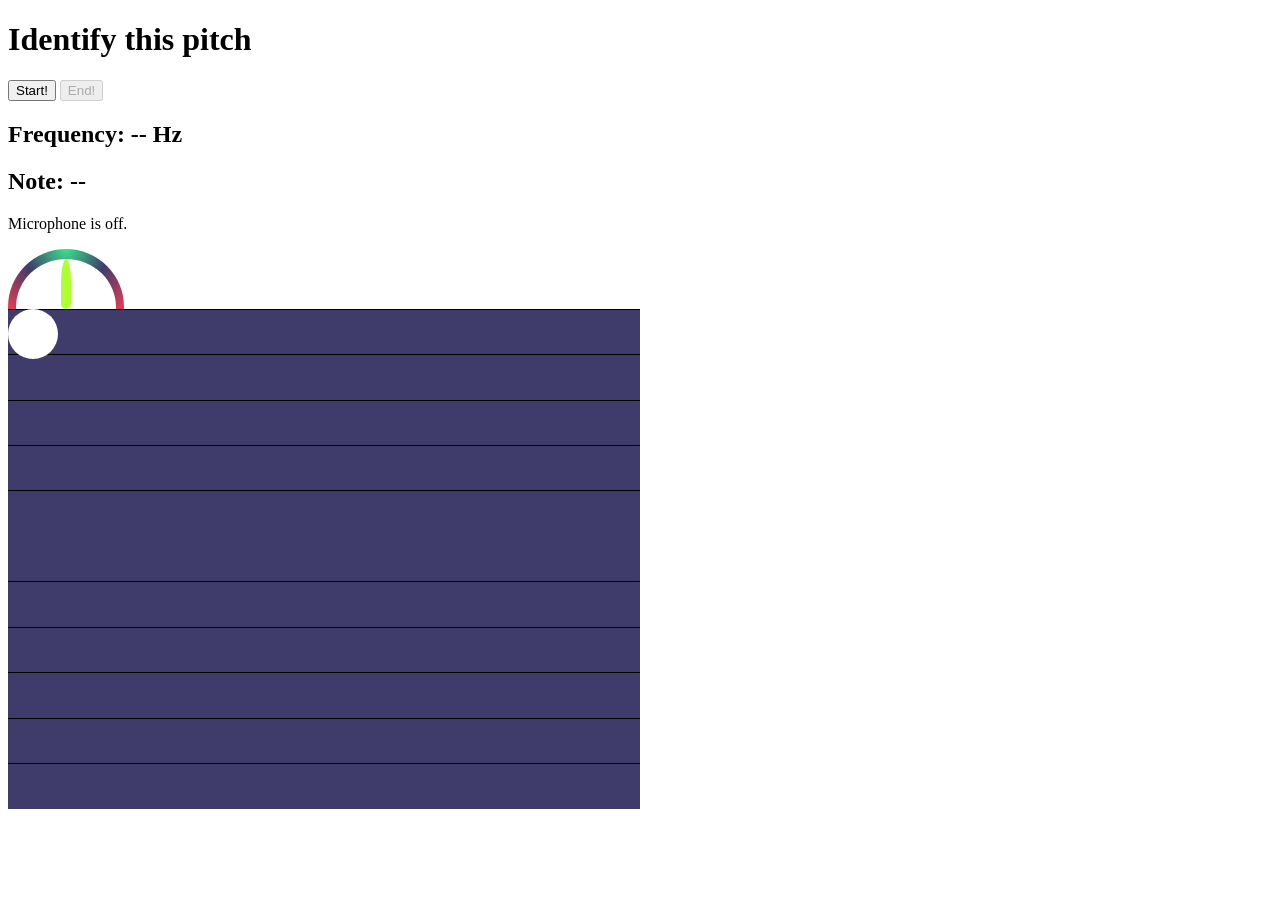
==== Pitch Getter/index.html @ fd91d6e6 "Pitcher Rough The incomplete push" ====
<!DOCTYPE html>
<html lang="en">

<head>
    <meta charset="UTF-8">
    <meta name="viewport" content="width=device-width, initial-scale=1.0">
    <title>Pitch Identifier</title>
</head>
<style>
    #semicircle {


        border-top: 10px solid transparent;
        border-left: 8px solid transparent;
        border-right: 8px solid transparent;


        background:
            linear-gradient(#ffffff, #ffffff) padding-box,

            radial-gradient(circle at top center, #3ce18b, #3f3c6b, #ea3c50) border-box;
        width: 100px;
        height: 50px;
        display: flex;
        justify-content: center;
        border-radius: 75px 75px 0 0;
    }

    #pointer {
        position: relative;
        justify-content: center;
        background-color: greenyellow;
        width: 10px;
        height: 100%;
        z-index: 1;

        transform-origin: bottom center;

        border-radius: 100% 100% 10px 10px;

    }



    #exampleScale {
        height: 500px;
        width: 50%;
        position: relative;
        display: grid;
        grid-template-rows: repeat(11, 1fr);
        background-color: #3f3c6b;
    }

    #noteDot {
        height: 50px;
        width: 50px;
        background-color: white;
        border-radius: 100%;
        top: calc((var(--position) + 5) * 100% / 6);
        color: white;
        position: absolute;


    }

    .line {
        border-top: 1px solid black;
    }
</style>

<body>
    <h1>Identify this pitch</h1>

    <button id="startMic">Start!</button>
    <button id="stopMic" disabled>End!</button>

    <h2 id="frequency">Frequency: -- Hz</h2>
    <h2 id="note">Note: --</h2>
    <p id="status">Microphone is off.</p>
    <p id="rotationNumber"></p>


    <div id="semicircle">
        <div id="pointer">
        </div>
    </div>

    <div id="exampleScale">
        <div class="line"></div>
        <div class="line"></div>
        <div class="line"></div>
        <div class="line"></div>
        <div class="line"></div>
        <div class=""></div>
        <div class="line"></div>
        <div class="line"></div>
        <div class="line"></div>
        <div class="line"></div>
        <div class="line"></div>

        <div id="noteDot">

        </div>
    </div>

    <script>
        let audioContext;
        let microphoneStream;
        let animationId;

        let rotationAmount;

        let middleC = 60

        const noteList = ["C", "C#,Db", "D", "D#,Eb", "E", "F", "F#,Gb", "G", "G#,Ab", "A", "A#/Bb", "B"]

        const startBtn = document.querySelector("#startMic");
        const stopBtn = document.querySelector("#stopMic");
        const frequencyDisplay = document.querySelector("#frequency");
        const noteDisplay = document.querySelector("#note");
        const statusDisplay = document.querySelector("#status");
        const rotationNumber = document.querySelector("#rotationNumber");
        const pointer = document.getElementById("pointer");
        const noteShower = document.getElementById("noteDot");

        startBtn.addEventListener("click", useMic);
        stopBtn.addEventListener("click", stopMic);

        async function useMic() {
            try {
                // Ask for microphone permission.
                microphoneStream =
                    await navigator.mediaDevices.getUserMedia({
                        audio: true
                    });

                // Create the audio processing system.
                audioContext = new AudioContext();
                await audioContext.resume();

                // Connect microphone to the analyser.
                const source =
                    audioContext.createMediaStreamSource(
                        microphoneStream
                    );

                const analyser = audioContext.createAnalyser();
                analyser.fftSize = 4096;

                source.connect(analyser);

                // Store microphone samples here.
                const samples =
                    new Float32Array(analyser.fftSize);

                startBtn.disabled = true;
                stopBtn.disabled = false;
                statusDisplay.textContent = "Listening...";

                // Keep measuring the frequency.
                function update() {
                    analyser.getFloatTimeDomainData(samples);

                    const frequency = detectPitch(
                        samples,
                        audioContext.sampleRate
                    );

                    //DELETE WHEN NOT TESTING!
                    //let pitchName = (69 + 12 * Math.log2(261.625565 / 440))

                    let pitchName = (69 + 12 * Math.log2(frequency / 440))
                    let closestPitchName = ((Math.round(pitchName) % 12));

                    let offBy = ((pitchName - (Math.round(pitchName))).toFixed(2))


                    // doesnt accoutn for flats or sharps
                    let pitchNumber = middleC - pitchName


                    // make sure the list starts at c, the math here is correct but doing a silly undefined
                    //                    let pitchName = (69 + 12 * Math.log2(frequency / 440))
                    //let closestPitchName = Math.round(pitchName) - 1 % 12 + 1

                    if (frequency !== null) {
                        frequencyDisplay.textContent =
                            `Frequency: ${frequency.toFixed(1)} Hz`;
                        noteDisplay.textContent =
                            `Note: ${noteList[closestPitchName]} Off By: ${offBy}`;
                        rotationAmount = Math.round(pitchName) - pitchName;

                        pointer.style.transform = `rotate(${offBy * 180}deg)`;

                        noteShower.style.setProperty("--position", pitchNumber);


                    } else {
                        frequencyDisplay.textContent =
                            "Frequency: -- Hz";
                        noteDisplay.textContent =
                            "Note: --";
                        rotationNumber.textContent = "ROTATION BAYBE";
                        pointer.style.transform = `rotate(${0}deg)`;


                    }

                    animationId = requestAnimationFrame(update);
                }

                update();

            } catch (error) {
                statusDisplay.textContent =
                    "Microphone error: " + error.message;
            }
        }

        function detectPitch(samples, sampleRate) {
            const size = samples.length;

            // Reject silence or very quiet sounds.
            let energy = 0;

            for (let i = 0; i < size; i++) {
                energy += samples[i] * samples[i];
            }

            const rms = Math.sqrt(energy / size);

            if (rms < 0.01) {
                return null;
            }

            // Search for pitches from 70 to 1000 Hz.
            const minFrequency = 70;
            const maxFrequency = 1000;

            const minLag = Math.floor(
                sampleRate / maxFrequency
            );

            const maxLag = Math.min(
                Math.floor(sampleRate / minFrequency),
                Math.floor(size / 2)
            );

            const correlations =
                new Float32Array(maxLag + 1);

            // Reference score: compare the signal with itself.
            for (let i = 0; i < size; i++) {
                correlations[0] += samples[i] * samples[i];
            }

            // Compare the signal with shifted copies.
            for (let lag = minLag; lag <= maxLag; lag++) {
                let sum = 0;
                let count = 0;

                for (let i = 0; i < size - lag; i++) {
                    sum += samples[i] * samples[i + lag];
                    count++;
                }

                correlations[lag] = sum / count;
            }

            // Find a peak in the similarity scores.
            for (
                let lag = minLag + 1;
                lag < maxLag;
                lag++
            ) {
                const isPeak =
                    correlations[lag] > correlations[lag - 1] &&
                    correlations[lag] >= correlations[lag + 1];

                if (!isPeak) {
                    continue;
                }

                const confidence =
                    correlations[lag] /
                    (correlations[0] / size);

                if (confidence < 0.3) {
                    continue;
                }

                // Convert the repeating period into Hz.
                return sampleRate / lag;
            }

            return null;
        }

        function stopMic() {
            cancelAnimationFrame(animationId);

            if (microphoneStream) {
                microphoneStream.getTracks().forEach(track => {
                    track.stop();
                });

                microphoneStream = null;
            }

            if (audioContext) {
                audioContext.close();
                audioContext = null;
            }

            startBtn.disabled = false;
            stopBtn.disabled = true;

            frequencyDisplay.textContent = "Frequency: -- Hz";
            noteDisplay.textContent = "Note: --";
            statusDisplay.textContent = "Microphone is off.";
        }
    </script>
</body>

</html>
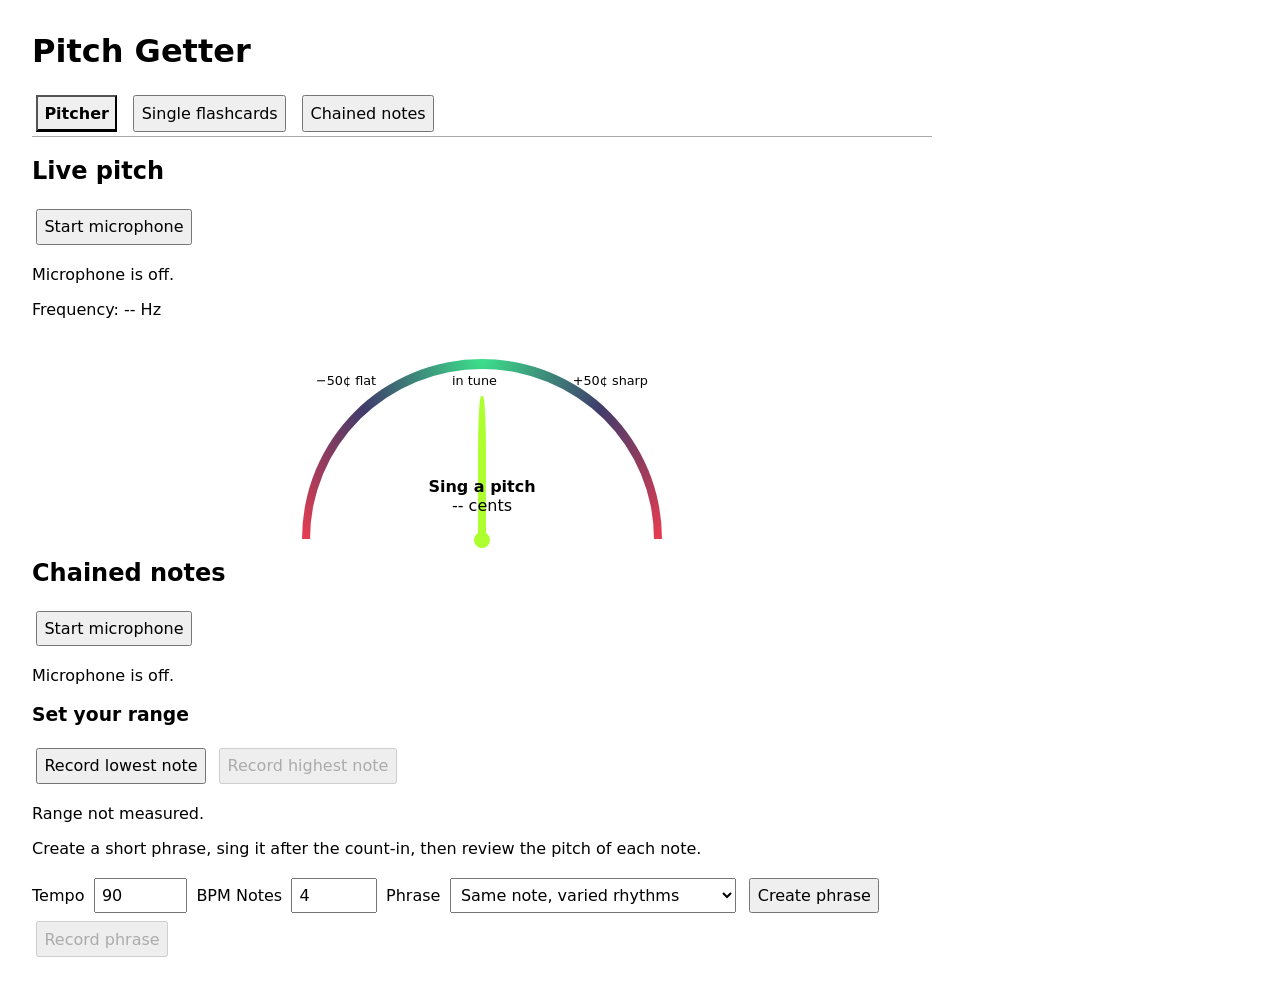
==== commit 05f74b34: "Pitcher Flashcard Update This has the different needed tabs" ====
--- a/Pitch Getter/index.html
+++ b/Pitch Getter/index.html
@@ -1,325 +1,69 @@
-<!DOCTYPE html>
-<html lang="en">
-
-<head>
-    <meta charset="UTF-8">
-    <meta name="viewport" content="width=device-width, initial-scale=1.0">
-    <title>Pitch Identifier</title>
-</head>
+<!doctype html>
+<html lang="en"><head><meta charset="utf-8"><meta name="viewport" content="width=device-width,initial-scale=1"><title>Pitch Getter</title>
 <style>
-    #semicircle {
-
-
-        border-top: 10px solid transparent;
-        border-left: 8px solid transparent;
-        border-right: 8px solid transparent;
-
-
-        background:
-            linear-gradient(#ffffff, #ffffff) padding-box,
-
-            radial-gradient(circle at top center, #3ce18b, #3f3c6b, #ea3c50) border-box;
-        width: 100px;
-        height: 50px;
-        display: flex;
-        justify-content: center;
-        border-radius: 75px 75px 0 0;
-    }
-
-    #pointer {
-        position: relative;
-        justify-content: center;
-        background-color: greenyellow;
-        width: 10px;
-        height: 100%;
-        z-index: 1;
-
-        transform-origin: bottom center;
-
-        border-radius: 100% 100% 10px 10px;
-
-    }
-
-
-
-    #exampleScale {
-        height: 500px;
-        width: 50%;
-        position: relative;
-        display: grid;
-        grid-template-rows: repeat(11, 1fr);
-        background-color: #3f3c6b;
-    }
-
-    #noteDot {
-        height: 50px;
-        width: 50px;
-        background-color: white;
-        border-radius: 100%;
-        top: calc((var(--position) + 5) * 100% / 6);
-        color: white;
-        position: absolute;
-
-
-    }
-
-    .line {
-        border-top: 1px solid black;
-    }
-</style>
-
-<body>
-    <h1>Identify this pitch</h1>
-
-    <button id="startMic">Start!</button>
-    <button id="stopMic" disabled>End!</button>
-
-    <h2 id="frequency">Frequency: -- Hz</h2>
-    <h2 id="note">Note: --</h2>
-    <p id="status">Microphone is off.</p>
-    <p id="rotationNumber"></p>
-
-
-    <div id="semicircle">
-        <div id="pointer">
-        </div>
-    </div>
-
-    <div id="exampleScale">
-        <div class="line"></div>
-        <div class="line"></div>
-        <div class="line"></div>
-        <div class="line"></div>
-        <div class="line"></div>
-        <div class=""></div>
-        <div class="line"></div>
-        <div class="line"></div>
-        <div class="line"></div>
-        <div class="line"></div>
-        <div class="line"></div>
-
-        <div id="noteDot">
-
-        </div>
-    </div>
-
-    <script>
-        let audioContext;
-        let microphoneStream;
-        let animationId;
-
-        let rotationAmount;
-
-        let middleC = 60
-
-        const noteList = ["C", "C#,Db", "D", "D#,Eb", "E", "F", "F#,Gb", "G", "G#,Ab", "A", "A#/Bb", "B"]
-
-        const startBtn = document.querySelector("#startMic");
-        const stopBtn = document.querySelector("#stopMic");
-        const frequencyDisplay = document.querySelector("#frequency");
-        const noteDisplay = document.querySelector("#note");
-        const statusDisplay = document.querySelector("#status");
-        const rotationNumber = document.querySelector("#rotationNumber");
-        const pointer = document.getElementById("pointer");
-        const noteShower = document.getElementById("noteDot");
-
-        startBtn.addEventListener("click", useMic);
-        stopBtn.addEventListener("click", stopMic);
-
-        async function useMic() {
-            try {
-                // Ask for microphone permission.
-                microphoneStream =
-                    await navigator.mediaDevices.getUserMedia({
-                        audio: true
-                    });
-
-                // Create the audio processing system.
-                audioContext = new AudioContext();
-                await audioContext.resume();
-
-                // Connect microphone to the analyser.
-                const source =
-                    audioContext.createMediaStreamSource(
-                        microphoneStream
-                    );
-
-                const analyser = audioContext.createAnalyser();
-                analyser.fftSize = 4096;
-
-                source.connect(analyser);
-
-                // Store microphone samples here.
-                const samples =
-                    new Float32Array(analyser.fftSize);
-
-                startBtn.disabled = true;
-                stopBtn.disabled = false;
-                statusDisplay.textContent = "Listening...";
-
-                // Keep measuring the frequency.
-                function update() {
-                    analyser.getFloatTimeDomainData(samples);
-
-                    const frequency = detectPitch(
-                        samples,
-                        audioContext.sampleRate
-                    );
-
-                    //DELETE WHEN NOT TESTING!
-                    //let pitchName = (69 + 12 * Math.log2(261.625565 / 440))
-
-                    let pitchName = (69 + 12 * Math.log2(frequency / 440))
-                    let closestPitchName = ((Math.round(pitchName) % 12));
-
-                    let offBy = ((pitchName - (Math.round(pitchName))).toFixed(2))
-
-
-                    // doesnt accoutn for flats or sharps
-                    let pitchNumber = middleC - pitchName
-
-
-                    // make sure the list starts at c, the math here is correct but doing a silly undefined
-                    //                    let pitchName = (69 + 12 * Math.log2(frequency / 440))
-                    //let closestPitchName = Math.round(pitchName) - 1 % 12 + 1
-
-                    if (frequency !== null) {
-                        frequencyDisplay.textContent =
-                            `Frequency: ${frequency.toFixed(1)} Hz`;
-                        noteDisplay.textContent =
-                            `Note: ${noteList[closestPitchName]} Off By: ${offBy}`;
-                        rotationAmount = Math.round(pitchName) - pitchName;
-
-                        pointer.style.transform = `rotate(${offBy * 180}deg)`;
-
-                        noteShower.style.setProperty("--position", pitchNumber);
-
-
-                    } else {
-                        frequencyDisplay.textContent =
-                            "Frequency: -- Hz";
-                        noteDisplay.textContent =
-                            "Note: --";
-                        rotationNumber.textContent = "ROTATION BAYBE";
-                        pointer.style.transform = `rotate(${0}deg)`;
-
-
-                    }
-
-                    animationId = requestAnimationFrame(update);
-                }
-
-                update();
-
-            } catch (error) {
-                statusDisplay.textContent =
-                    "Microphone error: " + error.message;
-            }
-        }
-
-        function detectPitch(samples, sampleRate) {
-            const size = samples.length;
-
-            // Reject silence or very quiet sounds.
-            let energy = 0;
-
-            for (let i = 0; i < size; i++) {
-                energy += samples[i] * samples[i];
-            }
-
-            const rms = Math.sqrt(energy / size);
-
-            if (rms < 0.01) {
-                return null;
-            }
-
-            // Search for pitches from 70 to 1000 Hz.
-            const minFrequency = 70;
-            const maxFrequency = 1000;
-
-            const minLag = Math.floor(
-                sampleRate / maxFrequency
-            );
-
-            const maxLag = Math.min(
-                Math.floor(sampleRate / minFrequency),
-                Math.floor(size / 2)
-            );
-
-            const correlations =
-                new Float32Array(maxLag + 1);
-
-            // Reference score: compare the signal with itself.
-            for (let i = 0; i < size; i++) {
-                correlations[0] += samples[i] * samples[i];
-            }
-
-            // Compare the signal with shifted copies.
-            for (let lag = minLag; lag <= maxLag; lag++) {
-                let sum = 0;
-                let count = 0;
-
-                for (let i = 0; i < size - lag; i++) {
-                    sum += samples[i] * samples[i + lag];
-                    count++;
-                }
-
-                correlations[lag] = sum / count;
-            }
-
-            // Find a peak in the similarity scores.
-            for (
-                let lag = minLag + 1;
-                lag < maxLag;
-                lag++
-            ) {
-                const isPeak =
-                    correlations[lag] > correlations[lag - 1] &&
-                    correlations[lag] >= correlations[lag + 1];
-
-                if (!isPeak) {
-                    continue;
-                }
-
-                const confidence =
-                    correlations[lag] /
-                    (correlations[0] / size);
-
-                if (confidence < 0.3) {
-                    continue;
-                }
-
-                // Convert the repeating period into Hz.
-                return sampleRate / lag;
-            }
-
-            return null;
-        }
-
-        function stopMic() {
-            cancelAnimationFrame(animationId);
-
-            if (microphoneStream) {
-                microphoneStream.getTracks().forEach(track => {
-                    track.stop();
-                });
-
-                microphoneStream = null;
-            }
-
-            if (audioContext) {
-                audioContext.close();
-                audioContext = null;
-            }
-
-            startBtn.disabled = false;
-            stopBtn.disabled = true;
-
-            frequencyDisplay.textContent = "Frequency: -- Hz";
-            noteDisplay.textContent = "Note: --";
-            statusDisplay.textContent = "Microphone is off.";
-        }
-    </script>
-</body>
-
-</html>+body{font:16px system-ui,sans-serif;margin:2rem;max-width:900px}button,select,input{font:inherit;margin:.25rem;padding:.4rem}nav{display:flex;gap:.5rem;border-bottom:1px solid #aaa;margin:1rem 0}nav button[aria-selected=true]{font-weight:bold;border-bottom:3px solid}section[hidden]{display:none}
+/* Keep the existing semicircle and gradient. The gauge is larger and its needle is thinner. */
+#semicircle{position:relative;width:min(360px,86vw);height:180px;box-sizing:border-box;margin:2.5rem auto 0;border-top:10px solid transparent;border-left:8px solid transparent;border-right:8px solid transparent;border-radius:270px 270px 0 0;background:linear-gradient(#fff,#fff) padding-box,radial-gradient(circle at top center,#3ce18b,#3f3c6b,#ea3c50) border-box}
+#pointer{position:absolute;bottom:0;left:calc(50% - 4px);width:8px;height:84%;background:greenyellow;transform-origin:bottom center;transform:rotate(0);border-radius:100% 100% 10px 10px;transition:transform .12s linear;z-index:2}#hub{position:absolute;bottom:-9px;left:calc(50% - 8px);width:16px;height:16px;background:greenyellow;border-radius:50%;z-index:3}#gaugeReadout{position:absolute;bottom:24px;left:0;width:100%;text-align:center;z-index:4}#gaugeScale{position:absolute;top:4px;left:6px;right:6px;display:flex;justify-content:space-between;font-size:.8rem}
+.flat{color:blue}.sharp{color:red}.good{color:green}.grand-staff{width:290px;margin:1rem auto}.staff{position:relative;height:92px;margin:0 0 8px 0}.staff-lines{position:absolute;left:40px;right:0;top:12px;height:65px;background:repeating-linear-gradient(to bottom,#222 0 1px,transparent 1px 16px)}.clef{position:absolute;left:0;top:20px;font-size:2rem;line-height:1}.staff-note,.user-note{position:absolute;transform:translate(-50%,-50%);width:15px;height:10px;border-radius:50%;background:#111;z-index:1}.user-note{left:82%;width:14px;height:10px;border:1px solid currentColor}.accidental,.user-accidental{position:absolute;transform:translate(-50%,-50%);font-size:1.1rem}.accidental{left:calc(62% - 17px)}.user-accidental{left:calc(82% - 17px)}.ledger,.user-ledger{position:absolute;width:34px}.ledger{left:calc(62% - 17px)}.user-ledger{left:calc(82% - 17px)}.ledger span,.user-ledger span{position:absolute;left:0;width:100%;border-top:1px solid #222}.user-ledger span{border-color:currentColor}.card,.chain-card{text-align:center;padding:1rem;border:1px solid #bbb;max-width:420px;margin:1rem auto}.chain-card{display:inline-block;vertical-align:top;width:250px}.chain-card .grand-staff{transform:scale(.78);transform-origin:top center;height:155px;margin:.5rem auto}.chain-card .mini-note{position:absolute;left:62%;width:15px;height:10px;border-radius:50%;background:#111;transform:translate(-50%,-50%)}.chain-card .mini-sharp{position:absolute;left:calc(62% - 17px);transform:translate(-50%,-50%)}.chain-card .mini-ledger{position:absolute;left:calc(62% - 17px);width:34px}.chain-card .mini-ledger span{position:absolute;left:0;width:100%;border-top:1px solid #222}
+</style></head><body>
+<h1>Pitch Getter</h1><nav role="tablist"><button role="tab" aria-selected="true" data-tab="pitch">Pitcher</button><button role="tab" aria-selected="false" data-tab="single">Single flashcards</button><button role="tab" aria-selected="false" data-tab="chained">Chained notes</button></nav>
+<section id="pitch"><h2>Live pitch</h2><button data-mic-toggle aria-pressed="false">Start microphone</button><p data-mic-status>Microphone is off.</p><p id="frequency">Frequency: -- Hz</p>
+<div id="semicircle"><div id="gaugeScale"><span>−50¢ flat</span><span>in tune</span><span>+50¢ sharp</span></div><div id="pointer"></div><div id="hub"></div><div id="gaugeReadout"><strong id="liveNote">Sing a pitch</strong><div id="deviation">-- cents</div></div></div>
+</section>
+<section id="single" hidden><h2>Single-note flashcards</h2><button data-mic-toggle aria-pressed="false">Start microphone</button><p data-mic-status>Microphone is off.</p><p id="learnInfo" data-learn-info>Find your singable range before practicing.</p><div class="range-setup"><h3>Set your range</h3><button data-range-action="low">Record lowest note</button> <button data-range-action="high" disabled>Record highest note</button><p data-range-status>Range not measured.</p><p data-range-notes></p></div><label>Mode <select id="mode"><option value="learn">Learn new notes</option><option value="easy">Easy review</option><option value="hard">Hard review</option></select></label> <label id="learnCountWrap">New notes this round <input id="learnCount" type="number" min="1" max="12" value="3"></label> <button id="beginCards">Start</button>
+<div class="range-setup"><h3>Progress and data</h3><button id="exportCsv">Export CSV</button><label>Import CSV <input id="importCsv" type="file" accept=".csv,text/csv"></label><button id="wipeData">Wipe saved data</button><p id="dataStatus"></p><h4>Notes to practice most</h4><ol id="hardestNotes"><li>No difficulty data yet.</li></ol></div>
+<div class="card"><div id="cardPrompt">Choose a mode and start.</div><p>Target note: black · Your sung note: blue flat, red sharp, green in tune</p><div class="grand-staff"><div class="staff" data-staff="treble"><span class="clef" aria-label="Treble clef">𝄞</span><div class="staff-lines"></div><div class="ledger" hidden></div><span class="accidental" hidden></span><div class="staff-note" hidden></div><div class="user-ledger" hidden></div><span class="user-accidental" hidden></span><div class="user-note" hidden></div></div><div class="staff" data-staff="bass"><span class="clef" aria-label="Bass clef">𝄢</span><div class="staff-lines"></div><div class="ledger" hidden></div><span class="accidental" hidden></span><div class="staff-note" hidden></div><div class="user-ledger" hidden></div><span class="user-accidental" hidden></span><div class="user-note" hidden></div></div></div><p id="cardPitchResult">Start the microphone to see your sung note on the staff.</p><button id="playTone" hidden>🔊 Play note</button><p id="cardFeedback"></p><button id="cardAction" hidden></button></div></section>
+<section id="chained"><h2>Chained notes</h2><button data-mic-toggle aria-pressed="false">Start microphone</button><p data-mic-status>Microphone is off.</p><div class="range-setup"><h3>Set your range</h3><button data-range-action="low">Record lowest note</button> <button data-range-action="high" disabled>Record highest note</button><p data-range-status>Range not measured.</p><p data-range-notes></p></div><p>Create a short phrase, sing it after the count-in, then review the pitch of each note.</p><label>Tempo <input id="tempo" type="number" min="40" max="220" value="90"> BPM</label> <label>Notes <input id="chainLength" type="number" min="2" max="12" value="4"></label> <label>Phrase <select id="chainType"><option value="same">Same note, varied rhythms</option><option value="different">Different notes, varied rhythms</option></select></label> <button id="makeChain">Create phrase</button><div id="chainPhrase"></div><button id="recordChain" disabled>Record phrase</button><p id="chainStatus"></p><div id="chainResults"></div></section>
+<script>
+(()=>{
+const names=['C','C♯','D','D♯','E','F','F♯','G','G♯','A','A♯','B'],$=s=>document.querySelector(s);let ctx=null,stream=null,raf=0,analyser=null,samples=null,smoothed=null,history=[],candidate=null,candidateFrames=0,lastFrame=0;
+let range=null,lowValues=[],highValues=[],capture=null,learned=new Set(),hardest={},target=null,attempts=0,chain=[],correctSince=0,wrongSince=0,wrongMidi=null,wrongCounted=false,cardLocked=false,cardAdvanceTimer=0,challengeTimer=0,challengeDeadline=0,cardStage='practice',newNotesLearned=[],learnGoal=3;
+const DATA_KEY='pitchGetterProgressV1';
+const noteName=m=>names[((m%12)+12)%12]+' '+(Math.floor(m/12)-1);
+function saveProgress(){try{localStorage.setItem(DATA_KEY,JSON.stringify({range,learned:[...learned],hardest,learnGoal:+$('#learnCount').value||learnGoal}))}catch(error){$('#dataStatus').textContent='Could not save progress in this browser.'}}
+function loadProgress(){try{const saved=JSON.parse(localStorage.getItem(DATA_KEY)||'null');if(!saved)return;if(saved.range&&Number.isFinite(saved.range.low)&&Number.isFinite(saved.range.high))range=saved.range;if(Array.isArray(saved.learned))learned=new Set(saved.learned.map(Number).filter(Number.isFinite));if(saved.hardest&&typeof saved.hardest==='object')hardest=saved.hardest;if(saved.learnGoal)$('#learnCount').value=saved.learnGoal;if(range){document.querySelectorAll('[data-range-action="high"]').forEach(b=>b.disabled=false);setRangeStatus(`Saved range: ${noteName(range.low)} to ${noteName(range.high)}.`);showLearned()}}catch(error){$('#dataStatus').textContent='Saved progress could not be read.'}renderHardest()}
+function recordNoteResult(midi,result,errorCents=0){const stats=hardest[midi]||(hardest[midi]={attempts:0,misses:0,successes:0,failedTests:0,totalErrorCents:0});stats.attempts++;stats.totalErrorCents+=Math.abs(errorCents);if(result==='success')stats.successes++;else{stats.misses++;if(result==='failedTest')stats.failedTests++}saveProgress();renderHardest()}
+function renderHardest(){const list=$('#hardestNotes');if(!list)return;const rows=Object.entries(hardest).filter(([,s])=>s.misses>0).sort((a,b)=>b[1].misses-a[1].misses||(b[1].totalErrorCents/Math.max(1,b[1].attempts))-(a[1].totalErrorCents/Math.max(1,a[1].attempts))).slice(0,8);list.innerHTML=rows.length?rows.map(([m,s])=>`<li>${noteName(+m)} — ${s.misses} misses, ${Math.round(s.totalErrorCents/Math.max(1,s.attempts))}¢ average error</li>`).join(''):'<li>No difficulty data yet.</li>'}
+function exportCsv(){const rows=[['type','midi','note','attempts','misses','successes','failedTests','totalErrorCents','rangeLow','rangeHigh']];if(range)rows.push(['range','','','','','','','',range.low,range.high]);for(const midi of [...learned].sort((a,b)=>a-b))rows.push(['learned',midi,noteName(midi),'','','','','','','']);for(const [midi,s] of Object.entries(hardest))rows.push(['difficulty',midi,noteName(+midi),s.attempts||0,s.misses||0,s.successes||0,s.failedTests||0,s.totalErrorCents||0,'','']);const csv=rows.map(row=>row.map(cell=>String(cell??'').replaceAll('"','""')).map(cell=>/[",\n]/.test(cell)?`"${cell}"`:cell).join(',')).join('\r\n'),url=URL.createObjectURL(new Blob([csv],{type:'text/csv'})),a=document.createElement('a');a.href=url;a.download='pitch-getter-progress.csv';document.body.appendChild(a);a.click();a.remove();setTimeout(()=>URL.revokeObjectURL(url),1000);$('#dataStatus').textContent='Progress exported to CSV.'}
+async function importCsv(file){try{const lines=(await file.text()).replace(/^\uFEFF/,'').split(/\r?\n/).slice(1).filter(Boolean);let importedRange=null;for(const line of lines){const [type,midi,note,attemptsText,missesText,successesText,failedText,errorText,lowText,highText]=line.split(',');if(type==='range'&&Number.isFinite(+lowText)&&Number.isFinite(+highText))importedRange={low:+lowText,high:+highText};else if(type==='learned'&&Number.isFinite(+midi))learned.add(+midi);else if(type==='difficulty'&&Number.isFinite(+midi)){const prior=hardest[midi]||{},incoming={attempts:+attemptsText||0,misses:+missesText||0,successes:+successesText||0,failedTests:+failedText||0,totalErrorCents:+errorText||0};hardest[midi]={attempts:Math.max(prior.attempts||0,incoming.attempts),misses:Math.max(prior.misses||0,incoming.misses),successes:Math.max(prior.successes||0,incoming.successes),failedTests:Math.max(prior.failedTests||0,incoming.failedTests),totalErrorCents:Math.max(prior.totalErrorCents||0,incoming.totalErrorCents)}}}if(importedRange)range=importedRange;if(range){document.querySelectorAll('[data-range-action="high"]').forEach(b=>b.disabled=false);setRangeStatus(`Imported range: ${noteName(range.low)} to ${noteName(range.high)}.`);showLearned()}else document.querySelectorAll('[data-range-notes]').forEach(p=>p.textContent=[...learned].sort((a,b)=>a-b).map(noteName).join(', '));saveProgress();renderHardest();$('#dataStatus').textContent='CSV progress imported and merged.'}catch(error){$('#dataStatus').textContent='Could not read that CSV file.'}}
+document.querySelectorAll('nav [role=tab]').forEach(b=>b.onclick=()=>{const current=document.querySelector('nav [aria-selected="true"]');if(current!==b)stopMic();document.querySelectorAll('nav [role=tab]').forEach(x=>x.setAttribute('aria-selected',x===b));document.querySelectorAll('body>section').forEach(s=>s.hidden=s.id!==b.dataset.tab)});
+function updateMicControls(message){document.querySelectorAll('[data-mic-toggle]').forEach(b=>{b.textContent=stream?'Stop microphone':'Start microphone';b.setAttribute('aria-pressed',String(!!stream))});document.querySelectorAll('[data-mic-status]').forEach(p=>p.textContent=message)}
+async function startMic(){if(stream)return true;try{stream=await navigator.mediaDevices.getUserMedia({audio:{echoCancellation:false,noiseSuppression:false,autoGainControl:false}});if(!ctx||ctx.state==='closed')ctx=new AudioContext();await ctx.resume();analyser=ctx.createAnalyser();analyser.fftSize=4096;ctx.createMediaStreamSource(stream).connect(analyser);samples=new Float32Array(analyser.fftSize);updateMicControls('Listening…');tick();return true}catch(e){if(stream)stream.getTracks().forEach(t=>t.stop());stream=null;updateMicControls('Microphone error: '+e.message);return false}}
+function stopMic(){cancelAnimationFrame(raf);if(stream)stream.getTracks().forEach(t=>t.stop());stream=null;if(ctx)ctx.close();ctx=null;analyser=null;smoothed=null;history=[];resetCardHold();updateMicControls('Microphone is off.');document.querySelectorAll('.user-note,.user-accidental,.user-ledger').forEach(el=>el.hidden=true);if(target!==null)$('#cardPitchResult').textContent='Microphone is off. Start it to see your sung note on the staff.'}
+window.addEventListener('pagehide',()=>{if(stream)stream.getTracks().forEach(t=>t.stop())});document.addEventListener('visibilitychange',()=>{if(document.hidden&&stream)stopMic()});
+document.querySelectorAll('[data-mic-toggle]').forEach(b=>b.onclick=()=>stream?stopMic():startMic());
+// Use the autocorrelation detector from the supplied working example.
+function detectPitch(samples,sampleRate){const size=samples.length;let energy=0;for(let i=0;i<size;i++)energy+=samples[i]*samples[i];const rms=Math.sqrt(energy/size);if(rms<.01)return null;
+ const minFrequency=70,maxFrequency=1000,minLag=Math.floor(sampleRate/maxFrequency),maxLag=Math.min(Math.floor(sampleRate/minFrequency),Math.floor(size/2)),correlations=new Float32Array(maxLag+1);
+ for(let i=0;i<size;i++)correlations[0]+=samples[i]*samples[i];
+ for(let lag=minLag;lag<=maxLag;lag++){let sum=0,count=0;for(let i=0;i<size-lag;i++){sum+=samples[i]*samples[i+lag];count++}correlations[lag]=sum/count}
+ for(let lag=minLag+1;lag<maxLag;lag++){const isPeak=correlations[lag]>correlations[lag-1]&&correlations[lag]>=correlations[lag+1];if(!isPeak)continue;const confidence=correlations[lag]/(correlations[0]/size);if(confidence<.3)continue;return sampleRate/lag}return null}
+function tick(){if(!analyser)return;if(performance.now()-lastFrame<32){raf=requestAnimationFrame(tick);return}lastFrame=performance.now();analyser.getFloatTimeDomainData(samples);let hz=detectPitch(samples,ctx.sampleRate);if(hz){let midi=69+12*Math.log2(hz/440);history.push(midi);if(history.length>5)history.shift();let sorted=[...history].sort((a,b)=>a-b),med=sorted[Math.floor(sorted.length/2)];if(smoothed===null){smoothed=med;candidate=med}else if(Math.abs(med-smoothed)>.65){if(candidate!==null&&Math.abs(med-candidate)<.25)candidateFrames++;else{candidate=med;candidateFrames=1}if(candidateFrames>=3){smoothed=med;candidateFrames=0}}else{candidate=med;candidateFrames=0;smoothed=smoothed*.72+med*.28}
+ $('#frequency').textContent=`Frequency: ${hz.toFixed(1)} Hz`;showPitch(smoothed);updateCardPitch(smoothed);if(capture)capture.push(smoothed)}else{resetCardHold();if(!capture){$('#frequency').textContent='Frequency: -- Hz';if(target!==null)$('#cardPitchResult').textContent='No pitch detected — sing your target note.'}}raf=requestAnimationFrame(tick)}
+function showPitch(m){let rounded=Math.round(m),cents=(m-rounded)*100,readout=$('#liveNote'),amount=Math.min(1,Math.abs(cents)/25),start=[0,128,0],end=cents<0?[0,0,255]:[255,0,0],rgb=start.map((v,i)=>Math.round(v+(end[i]-v)*amount));readout.textContent=`${noteName(rounded)} · MIDI ${rounded}`;readout.style.color=`rgb(${rgb.join(',')})`;$('#deviation').textContent=`${cents>=0?'+':''}${cents.toFixed(0)} cents${Math.abs(cents)<=25?' · in tune':''}`;$('#pointer').style.transform=`rotate(${Math.max(-50,Math.min(50,cents))*1.25}deg)`}
+function resetCardHold(){correctSince=0;wrongSince=0;wrongMidi=null;wrongCounted=false}
+function updateCardPitch(m){if(target===null||cardLocked)return;const learning=$('#mode').value==='learn';if(learning&&!['practice','test'].includes(cardStage))return;let actual=Math.round(m),delta=(m-target)*100,color=Math.abs(delta)<=25?'green':delta<0?'blue':'red';placeMarker(actual,'user',color);$('#cardPitchResult').textContent=`Your pitch: ${noteName(actual)} · MIDI ${actual} · ${delta>=0?'+':''}${delta.toFixed(0)} cents vs target ${noteName(target)}`;$('#cardPitchResult').style.color=color;let now=performance.now(),remaining=Math.max(0,(challengeDeadline-now)/1000);if(Math.abs(delta)<=25){wrongSince=0;wrongMidi=null;wrongCounted=false;if(!correctSince)correctSince=now;let held=(now-correctSince)/1000;$('#cardFeedback').className='good';$('#cardFeedback').textContent=learning&&cardStage==='test'?`Match it now — ${remaining.toFixed(1)} seconds left (${Math.min(held,1).toFixed(1)} / 1.0 sec held)`:`Good — hold it steady (${Math.min(held,1).toFixed(1)} / 1.0 sec)`;if(held>=1)completeCard()}else{correctSince=0;if(wrongMidi!==actual){wrongMidi=actual;wrongSince=now;wrongCounted=false}$('#cardFeedback').className='';if(learning&&cardStage==='test')$('#cardFeedback').textContent=`${remaining.toFixed(1)} seconds left — adjust toward ${noteName(target)}.`;if(!wrongCounted&&now-wrongSince>=700){wrongCounted=true;attempts++;recordNoteResult(target,'miss',delta);if(!learning)$('#cardFeedback').textContent=`Detected ${noteName(actual)}. Keep adjusting toward ${noteName(target)}.`;if($('#mode').value==='hard'&&attempts>=3)$('#playTone').hidden=false}}}
+function completeCard(){if(cardLocked)return;correctSince=0;if($('#mode').value==='learn'&&cardStage==='practice'){cardStage='ready';$('#playTone').hidden=false;$('#cardAction').hidden=false;$('#cardAction').textContent='Test yourself';$('#cardFeedback').className='good';$('#cardFeedback').textContent='Great match. When ready, click “Test yourself” to try it without the tone.';return}if($('#mode').value==='learn'&&cardStage==='test'){cardLocked=true;clearTimeout(challengeTimer);learned.add(target);recordNoteResult(target,'success',smoothed===null?0:(smoothed-target)*100);if(!newNotesLearned.includes(target))newNotesLearned.push(target);showLearned();cardStage='learned';$('#playTone').hidden=true;$('#cardAction').hidden=false;$('#cardAction').textContent=newNotesLearned.length>=learnGoal?'Start mixed review':`Next new note (${newNotesLearned.length}/${learnGoal})`;$('#cardFeedback').className='good';$('#cardFeedback').textContent=`Good job! ${noteName(target)} is learned. ${newNotesLearned.length} of ${learnGoal} new notes learned.`;return}cardLocked=true;recordNoteResult(target,'success',smoothed===null?0:(smoothed-target)*100);cardStage='completed';$('#cardAction').hidden=false;$('#cardAction').textContent='Next note';$('#cardFeedback').className='good';$('#cardFeedback').textContent=`Good job! You matched ${noteName(target)}. Click “Next note” when you're ready.`}
+function startSelfTest(){if(cardStage!=='ready')return;cardStage='test';attempts=0;correctSince=0;wrongSince=0;wrongCounted=false;challengeDeadline=performance.now()+5000;$('#playTone').hidden=true;$('#cardAction').hidden=true;$('#cardFeedback').textContent='You have 5 seconds to match and hold the note.';challengeTimer=setTimeout(()=>{if(cardStage!=='test')return;recordNoteResult(target,'failedTest',smoothed===null?0:(smoothed-target)*100);cardStage='practice';correctSince=0;$('#playTone').hidden=false;$('#cardAction').hidden=true;$('#cardFeedback').className='';$('#cardFeedback').textContent='Time is up. Practice the note and try the test again.'},5000)}
+function setRangeStatus(message){document.querySelectorAll('[data-range-status]').forEach(p=>p.textContent=message)}
+async function recordEdge(which){if(!stream){setRangeStatus('Starting microphone…');if(!await startMic())return}let data=[];capture=data;setRangeStatus(`Hold your ${which==='low'?'lowest':'highest'} comfortable note for 3 seconds…`);setTimeout(()=>{capture=null;let vals=data.filter(Number.isFinite);if(vals.length<8){setRangeStatus('No steady pitch found. Try again and hold the note clearly.');stopMic();return}vals.sort((a,b)=>a-b);let m=vals[Math.floor(vals.length/2)];(which==='low'?lowValues:highValues).push(m);if(which==='low'){document.querySelectorAll('[data-range-action="low"]').forEach(b=>b.textContent='Record lowest again');document.querySelectorAll('[data-range-action="high"]').forEach(b=>b.disabled=false);setRangeStatus(`Low note saved (${noteName(Math.round(m))}). Now record your highest note.`);stopMic();return}let lo=Math.min(...lowValues),hi=Math.max(...highValues);range={low:Math.ceil(lo),high:Math.floor(hi)};if(range.low>range.high){range.low=range.high=Math.round((lo+hi)/2)}let center=(lo+hi)/2,cs=available().filter(n=>n%12===0),first=cs.length?cs.reduce((a,b)=>Math.abs(b-center)<Math.abs(a-center)?b:a):Math.round(center);learned=new Set([first]);if(first>range.low)learned.add(first-1);if(first<range.high)learned.add(first+1);setRangeStatus(`Range saved: ${noteName(range.low)} to ${noteName(range.high)}. Starting at the C nearest its middle.`);showLearned();stopMic()},3000)}
+function showLearned(){document.querySelectorAll('[data-range-notes]').forEach(p=>p.textContent=`Learned notes: ${[...learned].sort((a,b)=>a-b).map(noteName).join(', ')}`);document.querySelectorAll('[data-learn-info]').forEach(p=>p.textContent=`Measured range: ${noteName(range.low)} to ${noteName(range.high)}. Learn notes outward from the middle.`);saveProgress();renderHardest()}
+document.querySelectorAll('[data-range-action]').forEach(b=>b.onclick=()=>recordEdge(b.dataset.rangeAction));
+function available(){return range?Array.from({length:range.high-range.low+1},(_,i)=>range.low+i):[]}
+function placeMarker(midi,kind,color){const natural=[0,0,1,1,2,3,3,4,4,5,5,6],chroma=((midi%12)+12)%12,octave=Math.floor(midi/12)-1,diatonic=octave*7+natural[chroma],clef=midi<60?'bass':'treble',reference=clef==='treble'?30:18,step=diatonic-reference,y=76-step*8;document.querySelectorAll('[data-staff]').forEach(staff=>{const active=staff.dataset.staff===clef,note=staff.querySelector(kind==='target'?'.staff-note':'.user-note'),ledger=staff.querySelector(kind==='target'?'.ledger':'.user-ledger'),accidental=staff.querySelector(kind==='target'?'.accidental':'.user-accidental');note.hidden=!active;ledger.hidden=!active;accidental.hidden=!active||![1,3,6,8,10].includes(chroma);if(!active)return;note.style.top=`${y}px`;note.style.background=color;note.style.color=color;accidental.textContent='♯';accidental.style.top=`${y}px`;accidental.style.color=color;ledger.style.color=color;let ys=[];for(let line=92;line<=y;line+=16)ys.push(line);for(let line=-4;line>=y;line-=16)ys.push(line);ledger.innerHTML=ys.map(line=>`<span style="top:${line}px"></span>`).join('')})}
+function placeGrandStaff(midi){document.querySelectorAll('.user-note,.user-accidental,.user-ledger').forEach(el=>el.hidden=true);placeMarker(midi,'target','#111')}
+function nextCard(){clearTimeout(cardAdvanceTimer);clearTimeout(challengeTimer);target=null;cardLocked=false;resetCardHold();$('#cardAction').hidden=true;if(!range){$('#cardPrompt').textContent='Measure your range in any tab first.';return}let mode=$('#mode').value,all=available(),pool=mode==='learn'?all.filter(n=>!learned.has(n)&&[...learned].some(k=>Math.abs(k-n)===1)):all.filter(n=>learned.has(n));if(mode==='learn'&&!pool.length){if(newNotesLearned.length){cardStage='learned';$('#cardPrompt').textContent='You have reached the end of the available new notes.';$('#cardAction').textContent='Start mixed review';$('#cardAction').hidden=false}else $('#cardPrompt').textContent='No adjacent new note is available in your measured range.';return}if(!pool.length){$('#cardPrompt').textContent='No notes learned yet. Choose Learn new notes.';return}target=pool[Math.floor(Math.random()*pool.length)];attempts=0;cardStage=mode==='learn'?'practice':'review';$('#cardPrompt').textContent=`${mode==='learn'?'Learn':'Review'}: sing ${noteName(target)}`;placeGrandStaff(target);if(smoothed!==null)updateCardPitch(smoothed);$('#playTone').hidden=mode==='hard';$('#cardFeedback').textContent=mode==='learn'?'Match the note, then test yourself without the tone. Hold within 25 cents for one second.':'Sing and hold within 25 cents for one second to continue.'}
+$('#beginCards').onclick=()=>{newNotesLearned=[];learnGoal=Math.max(1,Math.min(12,+$('#learnCount').value||3));saveProgress();nextCard()};
+$('#mode').onchange=()=>{$('#learnCountWrap').hidden=$('#mode').value!=='learn'};$('#mode').onchange();
+$('#cardAction').onclick=()=>{if(cardStage==='ready'){startSelfTest();return}if(cardStage==='completed'){nextCard();return}if(cardStage==='learned'){if(newNotesLearned.length>=learnGoal||!available().some(n=>!learned.has(n)&&[...learned].some(k=>Math.abs(k-n)===1))){$('#mode').value='easy';$('#learnCountWrap').hidden=true;cardStage='review';nextCard()}else nextCard()}};
+function playMidi(midi,duration=1.5){if(!ctx)ctx=new AudioContext();if(ctx.state==='suspended')ctx.resume();let o=ctx.createOscillator(),g=ctx.createGain(),start=ctx.currentTime;o.frequency.value=440*2**((midi-69)/12);g.gain.setValueAtTime(.0001,start);g.gain.exponentialRampToValueAtTime(.2,start+.04);g.gain.setValueAtTime(.2,start+Math.max(.05,duration-.3));g.gain.exponentialRampToValueAtTime(.0001,start+duration);o.connect(g).connect(ctx.destination);o.start(start);o.stop(start+duration+.01)}
+$('#playTone').onclick=()=>playMidi(target,1.5);
+function miniStaffMarkup(midi){const natural=[0,0,1,1,2,3,3,4,4,5,5,6],chroma=((midi%12)+12)%12,octave=Math.floor(midi/12)-1,diatonic=octave*7+natural[chroma],clef=midi<60?'bass':'treble',step=diatonic-(clef==='treble'?30:18),y=76-step*8,ledgerLines=[];for(let line=92;line<=y;line+=16)ledgerLines.push(line);for(let line=-4;line>=y;line-=16)ledgerLines.push(line);return `<div class="grand-staff mini-grand">${['treble','bass'].map(type=>{const active=type===clef;return `<div class="staff"><span class="clef">${type==='treble'?'𝄞':'𝄢'}</span><div class="staff-lines"></div>${active?`<span class="mini-note" style="top:${y}px"></span>${[1,3,6,8,10].includes(chroma)?`<span class="mini-sharp" style="top:${y}px">♯</span>`:''}<div class="mini-ledger">${ledgerLines.map(line=>`<span style="top:${line}px"></span>`).join('')}</div>`:''}</div>`}).join('')}</div>`}
+$('#makeChain').onclick=()=>{if(!range){$('#chainStatus').textContent='Measure your range first.';return}let all=[...learned];if(!all.length)all=available();let length=Math.max(2,Math.min(12,+$('#chainLength').value||4)),same=all[Math.floor(Math.random()*all.length)],rhythms=[4,2,1,.5];chain=Array.from({length},()=>({m:$('#chainType').value==='same'?same:all[Math.floor(Math.random()*all.length)],beats:rhythms[Math.floor(Math.random()*rhythms.length)]}));$('#chainPhrase').innerHTML=chain.map((n,i)=>`<article class="chain-card"><h3>Note ${i+1}</h3>${miniStaffMarkup(n.m)}<strong>${noteName(n.m)}</strong><p>${({4:'Whole',2:'Half',1:'Quarter',.5:'Eighth'})[n.beats]} note · ${n.beats} beat${n.beats===1?'':'s'}</p><button data-chain-tone="${i}">🔊 Hear this note</button></article>`).join('');document.querySelectorAll('[data-chain-tone]').forEach(b=>b.onclick=()=>{const n=chain[+b.dataset.chainTone];playMidi(n.m,n.beats*60/(+$('#tempo').value||90))});$('#recordChain').disabled=false;$('#chainStatus').textContent=`Tempo ${$('#tempo').value} BPM. Each note is shown as a flashcard above.`;$('#chainResults').innerHTML=''};
+$('#recordChain').onclick=async()=>{if(!stream){$('#chainStatus').textContent='Starting microphone…';if(!await startMic())return}let bpm=Math.max(40,Math.min(220,+$('#tempo').value||90)),beatMs=60000/bpm,totalBeats=chain.reduce((s,n)=>s+n.beats,0),values=[];capture=values;$('#chainStatus').textContent=`Recording phrase for ${(totalBeats*beatMs/1000).toFixed(1)} seconds…`;let starts=[],sum=0;for(const n of chain){starts.push(sum);sum+=n.beats}setTimeout(()=>{capture=null;$('#chainResults').innerHTML=chain.map((n,i)=>{let a=Math.floor(starts[i]/totalBeats*values.length),b=Math.floor((starts[i]+n.beats)/totalBeats*values.length),v=values.slice(a,b).filter(Number.isFinite);if(!v.length)return `<p>Expected ${noteName(n.m)} — no pitch detected</p>`;v.sort((x,y)=>x-y);let cents=(v[Math.floor(v.length/2)]-n.m)*100,cls=Math.abs(cents)<=20?'good':cents<0?'flat':'sharp';return `<p class="${cls}">Expected ${noteName(n.m)} — ${cents>=0?'+':''}${cents.toFixed(0)} cents</p>`}).join('');$('#chainStatus').textContent='Phrase complete. Pitch colors show flat, in-tune, or sharp.';stopMic()},totalBeats*beatMs)};
+$('#exportCsv').onclick=exportCsv;$('#importCsv').onchange=e=>{if(e.target.files[0])importCsv(e.target.files[0]);e.target.value=''};
+$('#wipeData').onclick=()=>{if(!confirm('Wipe saved range, learned notes, and difficulty history?'))return;localStorage.removeItem(DATA_KEY);range=null;learned=new Set();hardest={};lowValues=[];highValues=[];newNotesLearned=[];document.querySelectorAll('[data-range-action="low"]').forEach(b=>b.textContent='Record lowest note');document.querySelectorAll('[data-range-action="high"]').forEach(b=>b.disabled=true);setRangeStatus('Range not measured.');document.querySelectorAll('[data-range-notes]').forEach(p=>p.textContent='');document.querySelectorAll('[data-learn-info]').forEach(p=>p.textContent='Find your singable range before practicing.');$('#cardPrompt').textContent='Choose a mode and start.';$('#dataStatus').textContent='Saved progress wiped.';renderHardest()};
+loadProgress();
+})();
+</script></body></html>
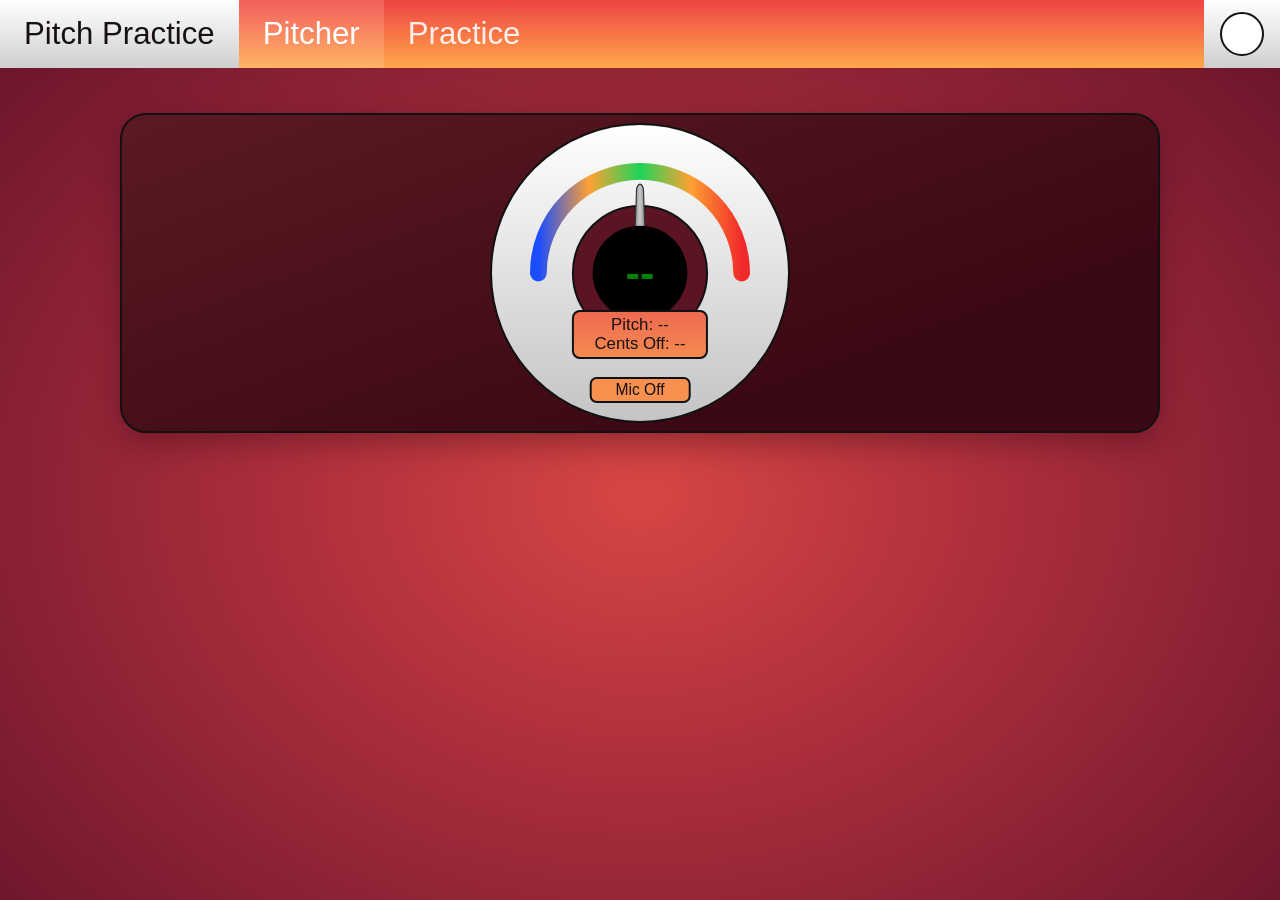
==== commit 5b773911: "pitchgetter the push after making it look good" ====
--- a/Pitch Getter/index.html
+++ b/Pitch Getter/index.html
@@ -1,69 +1,19 @@
 <!doctype html>
-<html lang="en"><head><meta charset="utf-8"><meta name="viewport" content="width=device-width,initial-scale=1"><title>Pitch Getter</title>
-<style>
-body{font:16px system-ui,sans-serif;margin:2rem;max-width:900px}button,select,input{font:inherit;margin:.25rem;padding:.4rem}nav{display:flex;gap:.5rem;border-bottom:1px solid #aaa;margin:1rem 0}nav button[aria-selected=true]{font-weight:bold;border-bottom:3px solid}section[hidden]{display:none}
-/* Keep the existing semicircle and gradient. The gauge is larger and its needle is thinner. */
-#semicircle{position:relative;width:min(360px,86vw);height:180px;box-sizing:border-box;margin:2.5rem auto 0;border-top:10px solid transparent;border-left:8px solid transparent;border-right:8px solid transparent;border-radius:270px 270px 0 0;background:linear-gradient(#fff,#fff) padding-box,radial-gradient(circle at top center,#3ce18b,#3f3c6b,#ea3c50) border-box}
-#pointer{position:absolute;bottom:0;left:calc(50% - 4px);width:8px;height:84%;background:greenyellow;transform-origin:bottom center;transform:rotate(0);border-radius:100% 100% 10px 10px;transition:transform .12s linear;z-index:2}#hub{position:absolute;bottom:-9px;left:calc(50% - 8px);width:16px;height:16px;background:greenyellow;border-radius:50%;z-index:3}#gaugeReadout{position:absolute;bottom:24px;left:0;width:100%;text-align:center;z-index:4}#gaugeScale{position:absolute;top:4px;left:6px;right:6px;display:flex;justify-content:space-between;font-size:.8rem}
-.flat{color:blue}.sharp{color:red}.good{color:green}.grand-staff{width:290px;margin:1rem auto}.staff{position:relative;height:92px;margin:0 0 8px 0}.staff-lines{position:absolute;left:40px;right:0;top:12px;height:65px;background:repeating-linear-gradient(to bottom,#222 0 1px,transparent 1px 16px)}.clef{position:absolute;left:0;top:20px;font-size:2rem;line-height:1}.staff-note,.user-note{position:absolute;transform:translate(-50%,-50%);width:15px;height:10px;border-radius:50%;background:#111;z-index:1}.user-note{left:82%;width:14px;height:10px;border:1px solid currentColor}.accidental,.user-accidental{position:absolute;transform:translate(-50%,-50%);font-size:1.1rem}.accidental{left:calc(62% - 17px)}.user-accidental{left:calc(82% - 17px)}.ledger,.user-ledger{position:absolute;width:34px}.ledger{left:calc(62% - 17px)}.user-ledger{left:calc(82% - 17px)}.ledger span,.user-ledger span{position:absolute;left:0;width:100%;border-top:1px solid #222}.user-ledger span{border-color:currentColor}.card,.chain-card{text-align:center;padding:1rem;border:1px solid #bbb;max-width:420px;margin:1rem auto}.chain-card{display:inline-block;vertical-align:top;width:250px}.chain-card .grand-staff{transform:scale(.78);transform-origin:top center;height:155px;margin:.5rem auto}.chain-card .mini-note{position:absolute;left:62%;width:15px;height:10px;border-radius:50%;background:#111;transform:translate(-50%,-50%)}.chain-card .mini-sharp{position:absolute;left:calc(62% - 17px);transform:translate(-50%,-50%)}.chain-card .mini-ledger{position:absolute;left:calc(62% - 17px);width:34px}.chain-card .mini-ledger span{position:absolute;left:0;width:100%;border-top:1px solid #222}
-</style></head><body>
-<h1>Pitch Getter</h1><nav role="tablist"><button role="tab" aria-selected="true" data-tab="pitch">Pitcher</button><button role="tab" aria-selected="false" data-tab="single">Single flashcards</button><button role="tab" aria-selected="false" data-tab="chained">Chained notes</button></nav>
-<section id="pitch"><h2>Live pitch</h2><button data-mic-toggle aria-pressed="false">Start microphone</button><p data-mic-status>Microphone is off.</p><p id="frequency">Frequency: -- Hz</p>
-<div id="semicircle"><div id="gaugeScale"><span>−50¢ flat</span><span>in tune</span><span>+50¢ sharp</span></div><div id="pointer"></div><div id="hub"></div><div id="gaugeReadout"><strong id="liveNote">Sing a pitch</strong><div id="deviation">-- cents</div></div></div>
-</section>
-<section id="single" hidden><h2>Single-note flashcards</h2><button data-mic-toggle aria-pressed="false">Start microphone</button><p data-mic-status>Microphone is off.</p><p id="learnInfo" data-learn-info>Find your singable range before practicing.</p><div class="range-setup"><h3>Set your range</h3><button data-range-action="low">Record lowest note</button> <button data-range-action="high" disabled>Record highest note</button><p data-range-status>Range not measured.</p><p data-range-notes></p></div><label>Mode <select id="mode"><option value="learn">Learn new notes</option><option value="easy">Easy review</option><option value="hard">Hard review</option></select></label> <label id="learnCountWrap">New notes this round <input id="learnCount" type="number" min="1" max="12" value="3"></label> <button id="beginCards">Start</button>
-<div class="range-setup"><h3>Progress and data</h3><button id="exportCsv">Export CSV</button><label>Import CSV <input id="importCsv" type="file" accept=".csv,text/csv"></label><button id="wipeData">Wipe saved data</button><p id="dataStatus"></p><h4>Notes to practice most</h4><ol id="hardestNotes"><li>No difficulty data yet.</li></ol></div>
-<div class="card"><div id="cardPrompt">Choose a mode and start.</div><p>Target note: black · Your sung note: blue flat, red sharp, green in tune</p><div class="grand-staff"><div class="staff" data-staff="treble"><span class="clef" aria-label="Treble clef">𝄞</span><div class="staff-lines"></div><div class="ledger" hidden></div><span class="accidental" hidden></span><div class="staff-note" hidden></div><div class="user-ledger" hidden></div><span class="user-accidental" hidden></span><div class="user-note" hidden></div></div><div class="staff" data-staff="bass"><span class="clef" aria-label="Bass clef">𝄢</span><div class="staff-lines"></div><div class="ledger" hidden></div><span class="accidental" hidden></span><div class="staff-note" hidden></div><div class="user-ledger" hidden></div><span class="user-accidental" hidden></span><div class="user-note" hidden></div></div></div><p id="cardPitchResult">Start the microphone to see your sung note on the staff.</p><button id="playTone" hidden>🔊 Play note</button><p id="cardFeedback"></p><button id="cardAction" hidden></button></div></section>
-<section id="chained"><h2>Chained notes</h2><button data-mic-toggle aria-pressed="false">Start microphone</button><p data-mic-status>Microphone is off.</p><div class="range-setup"><h3>Set your range</h3><button data-range-action="low">Record lowest note</button> <button data-range-action="high" disabled>Record highest note</button><p data-range-status>Range not measured.</p><p data-range-notes></p></div><p>Create a short phrase, sing it after the count-in, then review the pitch of each note.</p><label>Tempo <input id="tempo" type="number" min="40" max="220" value="90"> BPM</label> <label>Notes <input id="chainLength" type="number" min="2" max="12" value="4"></label> <label>Phrase <select id="chainType"><option value="same">Same note, varied rhythms</option><option value="different">Different notes, varied rhythms</option></select></label> <button id="makeChain">Create phrase</button><div id="chainPhrase"></div><button id="recordChain" disabled>Record phrase</button><p id="chainStatus"></p><div id="chainResults"></div></section>
-<script>
-(()=>{
-const names=['C','C♯','D','D♯','E','F','F♯','G','G♯','A','A♯','B'],$=s=>document.querySelector(s);let ctx=null,stream=null,raf=0,analyser=null,samples=null,smoothed=null,history=[],candidate=null,candidateFrames=0,lastFrame=0;
-let range=null,lowValues=[],highValues=[],capture=null,learned=new Set(),hardest={},target=null,attempts=0,chain=[],correctSince=0,wrongSince=0,wrongMidi=null,wrongCounted=false,cardLocked=false,cardAdvanceTimer=0,challengeTimer=0,challengeDeadline=0,cardStage='practice',newNotesLearned=[],learnGoal=3;
-const DATA_KEY='pitchGetterProgressV1';
-const noteName=m=>names[((m%12)+12)%12]+' '+(Math.floor(m/12)-1);
-function saveProgress(){try{localStorage.setItem(DATA_KEY,JSON.stringify({range,learned:[...learned],hardest,learnGoal:+$('#learnCount').value||learnGoal}))}catch(error){$('#dataStatus').textContent='Could not save progress in this browser.'}}
-function loadProgress(){try{const saved=JSON.parse(localStorage.getItem(DATA_KEY)||'null');if(!saved)return;if(saved.range&&Number.isFinite(saved.range.low)&&Number.isFinite(saved.range.high))range=saved.range;if(Array.isArray(saved.learned))learned=new Set(saved.learned.map(Number).filter(Number.isFinite));if(saved.hardest&&typeof saved.hardest==='object')hardest=saved.hardest;if(saved.learnGoal)$('#learnCount').value=saved.learnGoal;if(range){document.querySelectorAll('[data-range-action="high"]').forEach(b=>b.disabled=false);setRangeStatus(`Saved range: ${noteName(range.low)} to ${noteName(range.high)}.`);showLearned()}}catch(error){$('#dataStatus').textContent='Saved progress could not be read.'}renderHardest()}
-function recordNoteResult(midi,result,errorCents=0){const stats=hardest[midi]||(hardest[midi]={attempts:0,misses:0,successes:0,failedTests:0,totalErrorCents:0});stats.attempts++;stats.totalErrorCents+=Math.abs(errorCents);if(result==='success')stats.successes++;else{stats.misses++;if(result==='failedTest')stats.failedTests++}saveProgress();renderHardest()}
-function renderHardest(){const list=$('#hardestNotes');if(!list)return;const rows=Object.entries(hardest).filter(([,s])=>s.misses>0).sort((a,b)=>b[1].misses-a[1].misses||(b[1].totalErrorCents/Math.max(1,b[1].attempts))-(a[1].totalErrorCents/Math.max(1,a[1].attempts))).slice(0,8);list.innerHTML=rows.length?rows.map(([m,s])=>`<li>${noteName(+m)} — ${s.misses} misses, ${Math.round(s.totalErrorCents/Math.max(1,s.attempts))}¢ average error</li>`).join(''):'<li>No difficulty data yet.</li>'}
-function exportCsv(){const rows=[['type','midi','note','attempts','misses','successes','failedTests','totalErrorCents','rangeLow','rangeHigh']];if(range)rows.push(['range','','','','','','','',range.low,range.high]);for(const midi of [...learned].sort((a,b)=>a-b))rows.push(['learned',midi,noteName(midi),'','','','','','','']);for(const [midi,s] of Object.entries(hardest))rows.push(['difficulty',midi,noteName(+midi),s.attempts||0,s.misses||0,s.successes||0,s.failedTests||0,s.totalErrorCents||0,'','']);const csv=rows.map(row=>row.map(cell=>String(cell??'').replaceAll('"','""')).map(cell=>/[",\n]/.test(cell)?`"${cell}"`:cell).join(',')).join('\r\n'),url=URL.createObjectURL(new Blob([csv],{type:'text/csv'})),a=document.createElement('a');a.href=url;a.download='pitch-getter-progress.csv';document.body.appendChild(a);a.click();a.remove();setTimeout(()=>URL.revokeObjectURL(url),1000);$('#dataStatus').textContent='Progress exported to CSV.'}
-async function importCsv(file){try{const lines=(await file.text()).replace(/^\uFEFF/,'').split(/\r?\n/).slice(1).filter(Boolean);let importedRange=null;for(const line of lines){const [type,midi,note,attemptsText,missesText,successesText,failedText,errorText,lowText,highText]=line.split(',');if(type==='range'&&Number.isFinite(+lowText)&&Number.isFinite(+highText))importedRange={low:+lowText,high:+highText};else if(type==='learned'&&Number.isFinite(+midi))learned.add(+midi);else if(type==='difficulty'&&Number.isFinite(+midi)){const prior=hardest[midi]||{},incoming={attempts:+attemptsText||0,misses:+missesText||0,successes:+successesText||0,failedTests:+failedText||0,totalErrorCents:+errorText||0};hardest[midi]={attempts:Math.max(prior.attempts||0,incoming.attempts),misses:Math.max(prior.misses||0,incoming.misses),successes:Math.max(prior.successes||0,incoming.successes),failedTests:Math.max(prior.failedTests||0,incoming.failedTests),totalErrorCents:Math.max(prior.totalErrorCents||0,incoming.totalErrorCents)}}}if(importedRange)range=importedRange;if(range){document.querySelectorAll('[data-range-action="high"]').forEach(b=>b.disabled=false);setRangeStatus(`Imported range: ${noteName(range.low)} to ${noteName(range.high)}.`);showLearned()}else document.querySelectorAll('[data-range-notes]').forEach(p=>p.textContent=[...learned].sort((a,b)=>a-b).map(noteName).join(', '));saveProgress();renderHardest();$('#dataStatus').textContent='CSV progress imported and merged.'}catch(error){$('#dataStatus').textContent='Could not read that CSV file.'}}
-document.querySelectorAll('nav [role=tab]').forEach(b=>b.onclick=()=>{const current=document.querySelector('nav [aria-selected="true"]');if(current!==b)stopMic();document.querySelectorAll('nav [role=tab]').forEach(x=>x.setAttribute('aria-selected',x===b));document.querySelectorAll('body>section').forEach(s=>s.hidden=s.id!==b.dataset.tab)});
-function updateMicControls(message){document.querySelectorAll('[data-mic-toggle]').forEach(b=>{b.textContent=stream?'Stop microphone':'Start microphone';b.setAttribute('aria-pressed',String(!!stream))});document.querySelectorAll('[data-mic-status]').forEach(p=>p.textContent=message)}
-async function startMic(){if(stream)return true;try{stream=await navigator.mediaDevices.getUserMedia({audio:{echoCancellation:false,noiseSuppression:false,autoGainControl:false}});if(!ctx||ctx.state==='closed')ctx=new AudioContext();await ctx.resume();analyser=ctx.createAnalyser();analyser.fftSize=4096;ctx.createMediaStreamSource(stream).connect(analyser);samples=new Float32Array(analyser.fftSize);updateMicControls('Listening…');tick();return true}catch(e){if(stream)stream.getTracks().forEach(t=>t.stop());stream=null;updateMicControls('Microphone error: '+e.message);return false}}
-function stopMic(){cancelAnimationFrame(raf);if(stream)stream.getTracks().forEach(t=>t.stop());stream=null;if(ctx)ctx.close();ctx=null;analyser=null;smoothed=null;history=[];resetCardHold();updateMicControls('Microphone is off.');document.querySelectorAll('.user-note,.user-accidental,.user-ledger').forEach(el=>el.hidden=true);if(target!==null)$('#cardPitchResult').textContent='Microphone is off. Start it to see your sung note on the staff.'}
-window.addEventListener('pagehide',()=>{if(stream)stream.getTracks().forEach(t=>t.stop())});document.addEventListener('visibilitychange',()=>{if(document.hidden&&stream)stopMic()});
-document.querySelectorAll('[data-mic-toggle]').forEach(b=>b.onclick=()=>stream?stopMic():startMic());
-// Use the autocorrelation detector from the supplied working example.
-function detectPitch(samples,sampleRate){const size=samples.length;let energy=0;for(let i=0;i<size;i++)energy+=samples[i]*samples[i];const rms=Math.sqrt(energy/size);if(rms<.01)return null;
- const minFrequency=70,maxFrequency=1000,minLag=Math.floor(sampleRate/maxFrequency),maxLag=Math.min(Math.floor(sampleRate/minFrequency),Math.floor(size/2)),correlations=new Float32Array(maxLag+1);
- for(let i=0;i<size;i++)correlations[0]+=samples[i]*samples[i];
- for(let lag=minLag;lag<=maxLag;lag++){let sum=0,count=0;for(let i=0;i<size-lag;i++){sum+=samples[i]*samples[i+lag];count++}correlations[lag]=sum/count}
- for(let lag=minLag+1;lag<maxLag;lag++){const isPeak=correlations[lag]>correlations[lag-1]&&correlations[lag]>=correlations[lag+1];if(!isPeak)continue;const confidence=correlations[lag]/(correlations[0]/size);if(confidence<.3)continue;return sampleRate/lag}return null}
-function tick(){if(!analyser)return;if(performance.now()-lastFrame<32){raf=requestAnimationFrame(tick);return}lastFrame=performance.now();analyser.getFloatTimeDomainData(samples);let hz=detectPitch(samples,ctx.sampleRate);if(hz){let midi=69+12*Math.log2(hz/440);history.push(midi);if(history.length>5)history.shift();let sorted=[...history].sort((a,b)=>a-b),med=sorted[Math.floor(sorted.length/2)];if(smoothed===null){smoothed=med;candidate=med}else if(Math.abs(med-smoothed)>.65){if(candidate!==null&&Math.abs(med-candidate)<.25)candidateFrames++;else{candidate=med;candidateFrames=1}if(candidateFrames>=3){smoothed=med;candidateFrames=0}}else{candidate=med;candidateFrames=0;smoothed=smoothed*.72+med*.28}
- $('#frequency').textContent=`Frequency: ${hz.toFixed(1)} Hz`;showPitch(smoothed);updateCardPitch(smoothed);if(capture)capture.push(smoothed)}else{resetCardHold();if(!capture){$('#frequency').textContent='Frequency: -- Hz';if(target!==null)$('#cardPitchResult').textContent='No pitch detected — sing your target note.'}}raf=requestAnimationFrame(tick)}
-function showPitch(m){let rounded=Math.round(m),cents=(m-rounded)*100,readout=$('#liveNote'),amount=Math.min(1,Math.abs(cents)/25),start=[0,128,0],end=cents<0?[0,0,255]:[255,0,0],rgb=start.map((v,i)=>Math.round(v+(end[i]-v)*amount));readout.textContent=`${noteName(rounded)} · MIDI ${rounded}`;readout.style.color=`rgb(${rgb.join(',')})`;$('#deviation').textContent=`${cents>=0?'+':''}${cents.toFixed(0)} cents${Math.abs(cents)<=25?' · in tune':''}`;$('#pointer').style.transform=`rotate(${Math.max(-50,Math.min(50,cents))*1.25}deg)`}
-function resetCardHold(){correctSince=0;wrongSince=0;wrongMidi=null;wrongCounted=false}
-function updateCardPitch(m){if(target===null||cardLocked)return;const learning=$('#mode').value==='learn';if(learning&&!['practice','test'].includes(cardStage))return;let actual=Math.round(m),delta=(m-target)*100,color=Math.abs(delta)<=25?'green':delta<0?'blue':'red';placeMarker(actual,'user',color);$('#cardPitchResult').textContent=`Your pitch: ${noteName(actual)} · MIDI ${actual} · ${delta>=0?'+':''}${delta.toFixed(0)} cents vs target ${noteName(target)}`;$('#cardPitchResult').style.color=color;let now=performance.now(),remaining=Math.max(0,(challengeDeadline-now)/1000);if(Math.abs(delta)<=25){wrongSince=0;wrongMidi=null;wrongCounted=false;if(!correctSince)correctSince=now;let held=(now-correctSince)/1000;$('#cardFeedback').className='good';$('#cardFeedback').textContent=learning&&cardStage==='test'?`Match it now — ${remaining.toFixed(1)} seconds left (${Math.min(held,1).toFixed(1)} / 1.0 sec held)`:`Good — hold it steady (${Math.min(held,1).toFixed(1)} / 1.0 sec)`;if(held>=1)completeCard()}else{correctSince=0;if(wrongMidi!==actual){wrongMidi=actual;wrongSince=now;wrongCounted=false}$('#cardFeedback').className='';if(learning&&cardStage==='test')$('#cardFeedback').textContent=`${remaining.toFixed(1)} seconds left — adjust toward ${noteName(target)}.`;if(!wrongCounted&&now-wrongSince>=700){wrongCounted=true;attempts++;recordNoteResult(target,'miss',delta);if(!learning)$('#cardFeedback').textContent=`Detected ${noteName(actual)}. Keep adjusting toward ${noteName(target)}.`;if($('#mode').value==='hard'&&attempts>=3)$('#playTone').hidden=false}}}
-function completeCard(){if(cardLocked)return;correctSince=0;if($('#mode').value==='learn'&&cardStage==='practice'){cardStage='ready';$('#playTone').hidden=false;$('#cardAction').hidden=false;$('#cardAction').textContent='Test yourself';$('#cardFeedback').className='good';$('#cardFeedback').textContent='Great match. When ready, click “Test yourself” to try it without the tone.';return}if($('#mode').value==='learn'&&cardStage==='test'){cardLocked=true;clearTimeout(challengeTimer);learned.add(target);recordNoteResult(target,'success',smoothed===null?0:(smoothed-target)*100);if(!newNotesLearned.includes(target))newNotesLearned.push(target);showLearned();cardStage='learned';$('#playTone').hidden=true;$('#cardAction').hidden=false;$('#cardAction').textContent=newNotesLearned.length>=learnGoal?'Start mixed review':`Next new note (${newNotesLearned.length}/${learnGoal})`;$('#cardFeedback').className='good';$('#cardFeedback').textContent=`Good job! ${noteName(target)} is learned. ${newNotesLearned.length} of ${learnGoal} new notes learned.`;return}cardLocked=true;recordNoteResult(target,'success',smoothed===null?0:(smoothed-target)*100);cardStage='completed';$('#cardAction').hidden=false;$('#cardAction').textContent='Next note';$('#cardFeedback').className='good';$('#cardFeedback').textContent=`Good job! You matched ${noteName(target)}. Click “Next note” when you're ready.`}
-function startSelfTest(){if(cardStage!=='ready')return;cardStage='test';attempts=0;correctSince=0;wrongSince=0;wrongCounted=false;challengeDeadline=performance.now()+5000;$('#playTone').hidden=true;$('#cardAction').hidden=true;$('#cardFeedback').textContent='You have 5 seconds to match and hold the note.';challengeTimer=setTimeout(()=>{if(cardStage!=='test')return;recordNoteResult(target,'failedTest',smoothed===null?0:(smoothed-target)*100);cardStage='practice';correctSince=0;$('#playTone').hidden=false;$('#cardAction').hidden=true;$('#cardFeedback').className='';$('#cardFeedback').textContent='Time is up. Practice the note and try the test again.'},5000)}
-function setRangeStatus(message){document.querySelectorAll('[data-range-status]').forEach(p=>p.textContent=message)}
-async function recordEdge(which){if(!stream){setRangeStatus('Starting microphone…');if(!await startMic())return}let data=[];capture=data;setRangeStatus(`Hold your ${which==='low'?'lowest':'highest'} comfortable note for 3 seconds…`);setTimeout(()=>{capture=null;let vals=data.filter(Number.isFinite);if(vals.length<8){setRangeStatus('No steady pitch found. Try again and hold the note clearly.');stopMic();return}vals.sort((a,b)=>a-b);let m=vals[Math.floor(vals.length/2)];(which==='low'?lowValues:highValues).push(m);if(which==='low'){document.querySelectorAll('[data-range-action="low"]').forEach(b=>b.textContent='Record lowest again');document.querySelectorAll('[data-range-action="high"]').forEach(b=>b.disabled=false);setRangeStatus(`Low note saved (${noteName(Math.round(m))}). Now record your highest note.`);stopMic();return}let lo=Math.min(...lowValues),hi=Math.max(...highValues);range={low:Math.ceil(lo),high:Math.floor(hi)};if(range.low>range.high){range.low=range.high=Math.round((lo+hi)/2)}let center=(lo+hi)/2,cs=available().filter(n=>n%12===0),first=cs.length?cs.reduce((a,b)=>Math.abs(b-center)<Math.abs(a-center)?b:a):Math.round(center);learned=new Set([first]);if(first>range.low)learned.add(first-1);if(first<range.high)learned.add(first+1);setRangeStatus(`Range saved: ${noteName(range.low)} to ${noteName(range.high)}. Starting at the C nearest its middle.`);showLearned();stopMic()},3000)}
-function showLearned(){document.querySelectorAll('[data-range-notes]').forEach(p=>p.textContent=`Learned notes: ${[...learned].sort((a,b)=>a-b).map(noteName).join(', ')}`);document.querySelectorAll('[data-learn-info]').forEach(p=>p.textContent=`Measured range: ${noteName(range.low)} to ${noteName(range.high)}. Learn notes outward from the middle.`);saveProgress();renderHardest()}
-document.querySelectorAll('[data-range-action]').forEach(b=>b.onclick=()=>recordEdge(b.dataset.rangeAction));
-function available(){return range?Array.from({length:range.high-range.low+1},(_,i)=>range.low+i):[]}
-function placeMarker(midi,kind,color){const natural=[0,0,1,1,2,3,3,4,4,5,5,6],chroma=((midi%12)+12)%12,octave=Math.floor(midi/12)-1,diatonic=octave*7+natural[chroma],clef=midi<60?'bass':'treble',reference=clef==='treble'?30:18,step=diatonic-reference,y=76-step*8;document.querySelectorAll('[data-staff]').forEach(staff=>{const active=staff.dataset.staff===clef,note=staff.querySelector(kind==='target'?'.staff-note':'.user-note'),ledger=staff.querySelector(kind==='target'?'.ledger':'.user-ledger'),accidental=staff.querySelector(kind==='target'?'.accidental':'.user-accidental');note.hidden=!active;ledger.hidden=!active;accidental.hidden=!active||![1,3,6,8,10].includes(chroma);if(!active)return;note.style.top=`${y}px`;note.style.background=color;note.style.color=color;accidental.textContent='♯';accidental.style.top=`${y}px`;accidental.style.color=color;ledger.style.color=color;let ys=[];for(let line=92;line<=y;line+=16)ys.push(line);for(let line=-4;line>=y;line-=16)ys.push(line);ledger.innerHTML=ys.map(line=>`<span style="top:${line}px"></span>`).join('')})}
-function placeGrandStaff(midi){document.querySelectorAll('.user-note,.user-accidental,.user-ledger').forEach(el=>el.hidden=true);placeMarker(midi,'target','#111')}
-function nextCard(){clearTimeout(cardAdvanceTimer);clearTimeout(challengeTimer);target=null;cardLocked=false;resetCardHold();$('#cardAction').hidden=true;if(!range){$('#cardPrompt').textContent='Measure your range in any tab first.';return}let mode=$('#mode').value,all=available(),pool=mode==='learn'?all.filter(n=>!learned.has(n)&&[...learned].some(k=>Math.abs(k-n)===1)):all.filter(n=>learned.has(n));if(mode==='learn'&&!pool.length){if(newNotesLearned.length){cardStage='learned';$('#cardPrompt').textContent='You have reached the end of the available new notes.';$('#cardAction').textContent='Start mixed review';$('#cardAction').hidden=false}else $('#cardPrompt').textContent='No adjacent new note is available in your measured range.';return}if(!pool.length){$('#cardPrompt').textContent='No notes learned yet. Choose Learn new notes.';return}target=pool[Math.floor(Math.random()*pool.length)];attempts=0;cardStage=mode==='learn'?'practice':'review';$('#cardPrompt').textContent=`${mode==='learn'?'Learn':'Review'}: sing ${noteName(target)}`;placeGrandStaff(target);if(smoothed!==null)updateCardPitch(smoothed);$('#playTone').hidden=mode==='hard';$('#cardFeedback').textContent=mode==='learn'?'Match the note, then test yourself without the tone. Hold within 25 cents for one second.':'Sing and hold within 25 cents for one second to continue.'}
-$('#beginCards').onclick=()=>{newNotesLearned=[];learnGoal=Math.max(1,Math.min(12,+$('#learnCount').value||3));saveProgress();nextCard()};
-$('#mode').onchange=()=>{$('#learnCountWrap').hidden=$('#mode').value!=='learn'};$('#mode').onchange();
-$('#cardAction').onclick=()=>{if(cardStage==='ready'){startSelfTest();return}if(cardStage==='completed'){nextCard();return}if(cardStage==='learned'){if(newNotesLearned.length>=learnGoal||!available().some(n=>!learned.has(n)&&[...learned].some(k=>Math.abs(k-n)===1))){$('#mode').value='easy';$('#learnCountWrap').hidden=true;cardStage='review';nextCard()}else nextCard()}};
-function playMidi(midi,duration=1.5){if(!ctx)ctx=new AudioContext();if(ctx.state==='suspended')ctx.resume();let o=ctx.createOscillator(),g=ctx.createGain(),start=ctx.currentTime;o.frequency.value=440*2**((midi-69)/12);g.gain.setValueAtTime(.0001,start);g.gain.exponentialRampToValueAtTime(.2,start+.04);g.gain.setValueAtTime(.2,start+Math.max(.05,duration-.3));g.gain.exponentialRampToValueAtTime(.0001,start+duration);o.connect(g).connect(ctx.destination);o.start(start);o.stop(start+duration+.01)}
-$('#playTone').onclick=()=>playMidi(target,1.5);
-function miniStaffMarkup(midi){const natural=[0,0,1,1,2,3,3,4,4,5,5,6],chroma=((midi%12)+12)%12,octave=Math.floor(midi/12)-1,diatonic=octave*7+natural[chroma],clef=midi<60?'bass':'treble',step=diatonic-(clef==='treble'?30:18),y=76-step*8,ledgerLines=[];for(let line=92;line<=y;line+=16)ledgerLines.push(line);for(let line=-4;line>=y;line-=16)ledgerLines.push(line);return `<div class="grand-staff mini-grand">${['treble','bass'].map(type=>{const active=type===clef;return `<div class="staff"><span class="clef">${type==='treble'?'𝄞':'𝄢'}</span><div class="staff-lines"></div>${active?`<span class="mini-note" style="top:${y}px"></span>${[1,3,6,8,10].includes(chroma)?`<span class="mini-sharp" style="top:${y}px">♯</span>`:''}<div class="mini-ledger">${ledgerLines.map(line=>`<span style="top:${line}px"></span>`).join('')}</div>`:''}</div>`}).join('')}</div>`}
-$('#makeChain').onclick=()=>{if(!range){$('#chainStatus').textContent='Measure your range first.';return}let all=[...learned];if(!all.length)all=available();let length=Math.max(2,Math.min(12,+$('#chainLength').value||4)),same=all[Math.floor(Math.random()*all.length)],rhythms=[4,2,1,.5];chain=Array.from({length},()=>({m:$('#chainType').value==='same'?same:all[Math.floor(Math.random()*all.length)],beats:rhythms[Math.floor(Math.random()*rhythms.length)]}));$('#chainPhrase').innerHTML=chain.map((n,i)=>`<article class="chain-card"><h3>Note ${i+1}</h3>${miniStaffMarkup(n.m)}<strong>${noteName(n.m)}</strong><p>${({4:'Whole',2:'Half',1:'Quarter',.5:'Eighth'})[n.beats]} note · ${n.beats} beat${n.beats===1?'':'s'}</p><button data-chain-tone="${i}">🔊 Hear this note</button></article>`).join('');document.querySelectorAll('[data-chain-tone]').forEach(b=>b.onclick=()=>{const n=chain[+b.dataset.chainTone];playMidi(n.m,n.beats*60/(+$('#tempo').value||90))});$('#recordChain').disabled=false;$('#chainStatus').textContent=`Tempo ${$('#tempo').value} BPM. Each note is shown as a flashcard above.`;$('#chainResults').innerHTML=''};
-$('#recordChain').onclick=async()=>{if(!stream){$('#chainStatus').textContent='Starting microphone…';if(!await startMic())return}let bpm=Math.max(40,Math.min(220,+$('#tempo').value||90)),beatMs=60000/bpm,totalBeats=chain.reduce((s,n)=>s+n.beats,0),values=[];capture=values;$('#chainStatus').textContent=`Recording phrase for ${(totalBeats*beatMs/1000).toFixed(1)} seconds…`;let starts=[],sum=0;for(const n of chain){starts.push(sum);sum+=n.beats}setTimeout(()=>{capture=null;$('#chainResults').innerHTML=chain.map((n,i)=>{let a=Math.floor(starts[i]/totalBeats*values.length),b=Math.floor((starts[i]+n.beats)/totalBeats*values.length),v=values.slice(a,b).filter(Number.isFinite);if(!v.length)return `<p>Expected ${noteName(n.m)} — no pitch detected</p>`;v.sort((x,y)=>x-y);let cents=(v[Math.floor(v.length/2)]-n.m)*100,cls=Math.abs(cents)<=20?'good':cents<0?'flat':'sharp';return `<p class="${cls}">Expected ${noteName(n.m)} — ${cents>=0?'+':''}${cents.toFixed(0)} cents</p>`}).join('');$('#chainStatus').textContent='Phrase complete. Pitch colors show flat, in-tune, or sharp.';stopMic()},totalBeats*beatMs)};
-$('#exportCsv').onclick=exportCsv;$('#importCsv').onchange=e=>{if(e.target.files[0])importCsv(e.target.files[0]);e.target.value=''};
-$('#wipeData').onclick=()=>{if(!confirm('Wipe saved range, learned notes, and difficulty history?'))return;localStorage.removeItem(DATA_KEY);range=null;learned=new Set();hardest={};lowValues=[];highValues=[];newNotesLearned=[];document.querySelectorAll('[data-range-action="low"]').forEach(b=>b.textContent='Record lowest note');document.querySelectorAll('[data-range-action="high"]').forEach(b=>b.disabled=true);setRangeStatus('Range not measured.');document.querySelectorAll('[data-range-notes]').forEach(p=>p.textContent='');document.querySelectorAll('[data-learn-info]').forEach(p=>p.textContent='Find your singable range before practicing.');$('#cardPrompt').textContent='Choose a mode and start.';$('#dataStatus').textContent='Saved progress wiped.';renderHardest()};
-loadProgress();
-})();
-</script></body></html>
+<html lang="en"><head><meta charset="utf-8"><meta name="viewport" content="width=device-width,initial-scale=1"><title>Pitcher · Pitch Practice</title><link rel="stylesheet" href="styles.css"></head>
+<body>
+<header class="site-header"><a class="brand" href="index.html">Pitch Practice</a><nav class="site-nav"><a href="index.html" class="active">Pitcher</a><a href="practice.html">Practice</a></nav><details class="account-menu"><summary aria-label="Open account menu"></summary><div class="menu-items"><a href="notes.html?group=learning">New Notes</a><a href="notes.html?group=learned">Learned Notes</a><a href="notes.html?group=mastered">Mastered Notes</a><button type="button" data-export-csv>Export CSV</button><label class="menu-file">Import CSV<input type="file" accept=".csv,text/csv" data-import-csv hidden></label><button type="button" data-clear-data>Clear Data</button></div></details></header>
+<main><div class="screen-frame pitcher-frame"><div class="gauge" data-gauge>
+<svg viewBox="0 0 300 300" aria-hidden="true"><defs>
+<linearGradient id="arcg" gradientUnits="userSpaceOnUse" x1="47" y1="0" x2="253" y2="0"><stop offset="0" stop-color="#1a4dff"/><stop offset=".25" stop-color="#ffa033"/><stop offset=".5" stop-color="#1fd45a"/><stop offset=".75" stop-color="#ffa033"/><stop offset="1" stop-color="#f02a2a"/></linearGradient>
+<linearGradient id="needleg" x1="0" x2="1"><stop offset="0" stop-color="#8d8d8d"/><stop offset=".5" stop-color="#c8c8c8"/><stop offset="1" stop-color="#7d7d7d"/></linearGradient></defs>
+<path d="M47 150A103 103 0 0 1 253 150" fill="none" stroke="url(#arcg)" stroke-width="17" stroke-linecap="round"/>
+<circle cx="150" cy="150" r="68" fill="#5a1424" stroke="#111" stroke-width="2"/>
+<g id="needle"><path d="M143.5 150L146.6 64Q150 56 153.4 64L156.5 150Z" fill="url(#needleg)" stroke="#333" stroke-width="1.2"/></g>
+<circle cx="150" cy="150" r="48" fill="#000"/>
+<text id="hubNote" x="150" y="165" text-anchor="middle">--</text></svg>
+<div class="gauge-readout"><span data-pitch-text>Pitch: --</span><br><span data-cents-text>Cents Off: --</span></div>
+<button type="button" class="gauge-mic" data-mic-toggle aria-pressed="false">Mic Off</button></div></div>
+<p class="mic-note" data-mic-status aria-live="polite"></p></main>
+<script src="routes.js"></script>
+<script src="pages.js"></script>
+</body></html>
--- a/Pitch Getter/styles.css
+++ b/Pitch Getter/styles.css
@@ -0,0 +1,143 @@
+:root{--ink:#171114;--line:#111;--flat:#0000ff;--sharp:#ff0000;--good:#008000;
+--grad:linear-gradient(#ef4444,#ffa84a);--pillw:linear-gradient(#fff,#d6d6d6);
+font-family:"Ubuntu","Fira Sans","Trebuchet MS","Segoe UI",sans-serif;color:var(--ink)}
+*{box-sizing:border-box}
+html{background:#6b1426}
+body{margin:0;min-height:100vh;font-size:16px;background:radial-gradient(ellipse at 50% 55%,#d74643 0,#a92d3c 42%,#651329 100%) fixed}
+.sr-only{position:absolute;width:1px;height:1px;overflow:hidden;clip:rect(0 0 0 0)}
+button,input{font:inherit}
+button,.button{display:inline-flex;align-items:center;justify-content:center;gap:.4em;min-height:44px;padding:.45rem 1.2rem;color:var(--ink);background:var(--pillw);border:2px solid var(--line);border-radius:18px;cursor:pointer;text-decoration:none;font-weight:300;font-size:1.05rem;transition:filter .15s,transform .15s}
+button:hover,.button:hover{filter:brightness(.95);transform:translateY(-1px)}
+button:disabled{opacity:.5;cursor:not-allowed}
+.primary{background:linear-gradient(#ef4444,#ffa84a)}
+.back{min-height:40px;font-size:.95rem}
+.icon-btn{min-height:0;padding:0;border:0;background:none;border-radius:6px;color:#666;vertical-align:middle}
+.icon-btn:hover{filter:none;color:#171114}
+.icon-btn svg{width:34px;height:34px;display:block}
+
+/* header */
+.site-header{position:relative;z-index:20;display:flex;height:68px;background:linear-gradient(#fff,#cfcfcf)}
+.brand{display:flex;align-items:center;padding:0 clamp(12px,3vw,24px);color:var(--ink);font-size:clamp(1.15rem,3vw,1.95rem);font-weight:300;text-decoration:none;white-space:nowrap}
+.site-nav{flex:1;display:flex;background:var(--grad)}
+.site-nav a{display:flex;align-items:center;padding:0 clamp(10px,2.6vw,24px);color:rgba(255,255,255,.88);font-size:clamp(1.1rem,3vw,1.95rem);font-weight:300;text-decoration:none}
+.site-nav a:hover,.site-nav a.active{color:#fff;background:rgba(255,255,255,.14)}
+.account-menu{width:clamp(56px,9vw,76px);align-self:center}
+.account-menu summary{display:block;margin:0 auto;width:44px;height:44px;border:2px solid var(--line);border-radius:50%;background:#fff;cursor:pointer;list-style:none}
+.account-menu summary::-webkit-details-marker{display:none}
+.menu-items{position:absolute;right:0;top:100%;width:160px;padding:6px 0 8px;border-radius:0 0 0 16px;background:linear-gradient(#fff,#e8e8e8);box-shadow:0 8px 20px #26081166}
+.menu-items a,.menu-items button{display:block;width:100%;min-height:0;border:0;border-radius:0;padding:7px 14px;text-align:left;text-decoration:none;color:var(--ink);background:transparent;font-size:1.05rem;font-weight:300;transform:none;filter:none}
+.menu-items a:hover,.menu-items button:hover{color:#fff;background:#171114}
+
+/* frames */
+main{width:min(1040px,calc(100% - 32px));margin:clamp(20px,5vh,48px) auto}
+.screen-frame{padding:clamp(10px,2vw,20px);border:2px solid var(--line);border-radius:26px;background:linear-gradient(160deg,#5b1a22,#3a0813 75%);box-shadow:0 10px 30px #390b1766}
+.screen{padding:clamp(18px,3vw,32px);border:2px solid var(--line);border-radius:26px;background:linear-gradient(#dcdcdc,#fff 55%)}
+.screen.plain{background:#fff}
+h1,h2{font-weight:300}
+.feedback{min-height:1.5em;margin:.4rem 0;font-weight:500}
+.feedback.flat{color:var(--flat)}.feedback.sharp{color:var(--sharp)}.feedback.good{color:var(--good)}
+.note-actions{display:flex;flex-wrap:wrap;align-items:center;justify-content:flex-end;gap:12px}
+.note-actions .back{margin-right:auto}
+
+/* pitcher */
+.pitcher-frame{display:grid;place-items:center;padding:8px}
+.gauge{--d:min(300px,78vw);position:relative;width:var(--d);aspect-ratio:1;border:2px solid var(--line);border-radius:50%;background:linear-gradient(#fff,#c4c4c4)}
+.gauge svg{position:absolute;inset:0;width:100%;height:100%}
+#needle{transform-origin:150px 150px;transition:transform .12s linear}
+#hubNote{font:700 44px "Arial Narrow","Ubuntu Condensed",Arial,sans-serif;fill:rgb(0,128,0)}
+.gauge-readout{position:absolute;left:50%;top:62.5%;width:46%;transform:translateX(-50%);padding:.25em .2em;border:2px solid var(--line);border-radius:8px;background:linear-gradient(#ee6a50,#f58a4f);text-align:center;line-height:1.1;font-size:calc(var(--d)*.056);white-space:nowrap}
+.gauge-mic{position:absolute;left:50%;top:85%;transform:translateX(-50%);min-height:0;width:34%;padding:.15em .2em;border-radius:7px;background:#f89150;font-size:calc(var(--d)*.052)}
+.gauge-mic:hover{transform:translateX(-50%)}
+.mic-note{margin:10px 0 0;color:#fff;text-align:center;min-height:1.4em}
+
+/* practice hub */
+.hub-grid{display:grid;grid-template-columns:repeat(3,minmax(0,1fr));gap:16px}
+.hub-card{display:flex;flex-direction:column;align-items:center;min-height:300px;padding:16px;border:2px solid var(--line);border-radius:28px;background:var(--grad);text-align:center;transition:background .15s}
+.hub-card h2{width:100%;margin:6px 0 0;padding:10px 8px;border:2px solid var(--line);border-radius:22px;background:linear-gradient(#fff,#d9d9d9);font-size:clamp(1.3rem,2.2vw,1.8rem);line-height:1.05}
+.hub-card p{flex:1;max-width:24ch;margin:18px 0;font-size:1.12rem;line-height:1.15}
+.hub-card .button{background:linear-gradient(#fff,#d9d9d9)}
+.hub-card:hover,.hub-card:focus-within{background:linear-gradient(#bdbdbd,#fff 60%)}
+.hub-card:hover h2,.hub-card:focus-within h2{background:linear-gradient(#ef4444,#ffa84a)}
+.hub-card:hover .button,.hub-card:focus-within .button{background:linear-gradient(#ef4444,#ffa84a)}
+
+/* staff */
+.staff-svg{display:block;width:100%;height:auto;overflow:visible}
+.staff-svg .sl{stroke:#222;stroke-width:1.2}
+.staff-svg .clef{font-size:64px;fill:#111;font-family:"Noto Music","Segoe UI Symbol","Apple Symbols","Symbola",serif}
+.staff-svg .acc{fill:currentColor;font-size:20px}
+.note{color:#111}.note.flat{color:var(--flat)}.note.sharp{color:var(--sharp)}.note.good{color:var(--good)}.note.miss{color:#888}
+.note.user{opacity:.95}
+
+/* learn */
+.learn-card{display:grid;grid-template-columns:minmax(200px,1fr) 1fr;gap:12px 36px;align-items:center}
+.learn-title{grid-column:1/-1;margin:0;font-size:clamp(1.5rem,3.4vw,2.2rem)}
+.learn-copy{font-size:clamp(1.1rem,2.4vw,1.5rem);line-height:1.2}
+.learn-copy p{margin:0 0 .6rem}
+.learn-card .note-actions{grid-column:1/-1}
+
+/* flashcards */
+.deck-frame{overflow:hidden;padding:clamp(10px,2vw,18px) 0}
+.deck{display:grid;grid-template-columns:minmax(0,1fr) minmax(0,660px) minmax(0,1fr);align-items:stretch}
+.stack{position:relative}
+.sliver{position:absolute;top:calc(var(--i)*9px + 12px);bottom:calc(var(--i)*9px + 12px);width:86px;border:2px solid var(--line);background:linear-gradient(#bdbdbd,#fff 65%);z-index:calc(10 - var(--i))}
+.stack.left .sliver{right:calc(var(--i)*26px - 24px);border-radius:26px 0 0 26px}
+.stack.right .sliver{left:calc(var(--i)*26px - 24px);border-radius:0 26px 26px 0}
+.stack-count{position:absolute;z-index:12;top:50%;transform:translateY(-50%);font-size:1.5rem;color:#444}
+.stack.left .stack-count{right:calc(100% - 70px)}.stack.right .stack-count{left:calc(100% - 70px)}
+.flashcard{position:relative;z-index:20;padding:clamp(14px,2.4vw,26px);border:2px solid var(--line);border-radius:26px;background:linear-gradient(#bbb,#fff 55%);text-align:center}
+.flashcard h2{margin:0 0 8px;font-size:clamp(1.4rem,3vw,1.9rem)}
+.card-body{display:grid;grid-template-columns:minmax(140px,1.15fr) 1fr;gap:12px 20px;align-items:center;text-align:left}
+.card-side{display:flex;flex-direction:column;gap:8px;align-items:flex-start;font-size:1.15rem;line-height:1.1}
+.card-side p{margin:0}
+.pill.small{min-height:34px;padding:.15rem 1rem;border-radius:16px}
+.test{align-self:flex-end;margin-top:8px}
+.deck-counts{margin:12px 0 0;color:#fff;text-align:center}
+.page-actions{display:flex;justify-content:flex-start;margin-top:14px}
+.done-box{padding:18px 6px}.done-box ul{list-style:none;padding:0;margin:.8rem 0}
+
+/* choose notes */
+.choose-grid{display:grid;grid-template-columns:repeat(3,minmax(0,1fr)) minmax(170px,.9fr);gap:12px 14px}
+.choose-title{grid-column:1/4;margin:0 0 4px;text-align:center;font-size:clamp(1.5rem,3.2vw,2.2rem)}
+.choose-hint{grid-column:1/4;margin:0;text-align:center}
+.note-group{display:flex;flex-direction:column;min-height:260px;padding:10px 10px 8px;border:2px solid var(--line);border-radius:28px 28px 22px 22px;background:linear-gradient(#aaa,#fff 45%)}
+.note-group h2{margin:2px 0 8px;text-align:center;font-size:1.3rem}
+.note-group .small-copy{margin:auto 0 0;text-align:center;font-size:.72rem;line-height:1.1;color:#444}
+.almost{margin-top:auto;border-top:3px dotted #222;padding-top:4px;min-height:80px;display:flex;flex-direction:column}
+.almost .label{margin-top:auto;text-align:center;font-size:.72rem;color:#444}
+.note-chip{display:flex;width:100%;min-height:32px;margin:3px 0;padding:3px 8px;border:1px solid #888;border-radius:10px;background:#fff;font-size:.95rem;justify-content:flex-start}
+.note-chip[aria-pressed="true"]{color:#fff;background:#661329}
+.right-col{grid-column:4;grid-row:1/4;display:flex;flex-direction:column;gap:14px}
+.queue-box{flex:1;min-height:200px;padding:10px;border:2px solid var(--line);border-radius:28px 28px 22px 22px;background:linear-gradient(#aaa,#fff 45%);text-align:center}
+.queue-box h2{margin:2px 0 6px;font-size:1.2rem}
+.queue-box ol{margin:0;padding-left:1.4rem;text-align:left}
+.queue-count{margin:8px 0 2px;font-size:.8rem;color:#444}
+.link-btn{min-height:0;padding:0;border:0;background:none;text-decoration:underline;font-size:.8rem;color:#444}
+.choose-actions{display:flex;gap:10px;align-items:center}.choose-actions .primary{flex:1;white-space:nowrap;padding:.45rem .6rem}
+.choose-actions .back{margin-right:auto}
+.list-page{max-width:700px;margin:auto}
+.list-page li{display:flex;justify-content:space-between;align-items:center;padding:10px;border-bottom:1px solid #ddd}
+.list-page ul{padding:0;list-style:none}
+
+@media(max-width:760px){
+.site-header{height:60px}
+.hub-grid{grid-template-columns:1fr}.hub-card{min-height:230px}
+.learn-card{grid-template-columns:1fr}
+.deck{grid-template-columns:minmax(0,1fr);padding:0 10px}.stack{display:none}
+.card-body{grid-template-columns:1fr}
+.choose-grid{grid-template-columns:repeat(2,1fr)}
+.choose-title,.choose-hint{grid-column:1/-1}.right-col{grid-column:1/-1;grid-row:auto}
+}
+
+.menu-items label.menu-file{display:block;padding:7px 14px;cursor:pointer;color:var(--ink);font-size:1.05rem;font-weight:300}
+.menu-items label.menu-file:hover{color:#fff;background:#171114}
+.range-card h1{text-align:center;font-size:clamp(1.5rem,3.4vw,2.2rem);margin:0 0 .6rem}
+.range-card p{text-align:center;font-size:1.15rem}
+.range-buttons{display:flex;flex-wrap:wrap;justify-content:center;gap:12px;margin:1rem 0}
+.learn-copy .link-btn{display:block;margin-top:.4rem}
+[hidden]{display:none!important}
+
+.answer-input{width:8.5em;min-height:34px;padding:.15rem .8rem;border:2px solid var(--line);border-radius:16px;background:var(--pillw);text-align:center;font-weight:300;font-size:1.05rem;color:var(--ink)}
+.answer-input:disabled{opacity:1;color:var(--ink)}
+.answer-hint{font-size:.72rem;color:#555}
+.range-text{margin:.2rem 0 0;font-size:.85rem;color:#444;text-align:center}
+.learn-copy .range-text{text-align:left}
